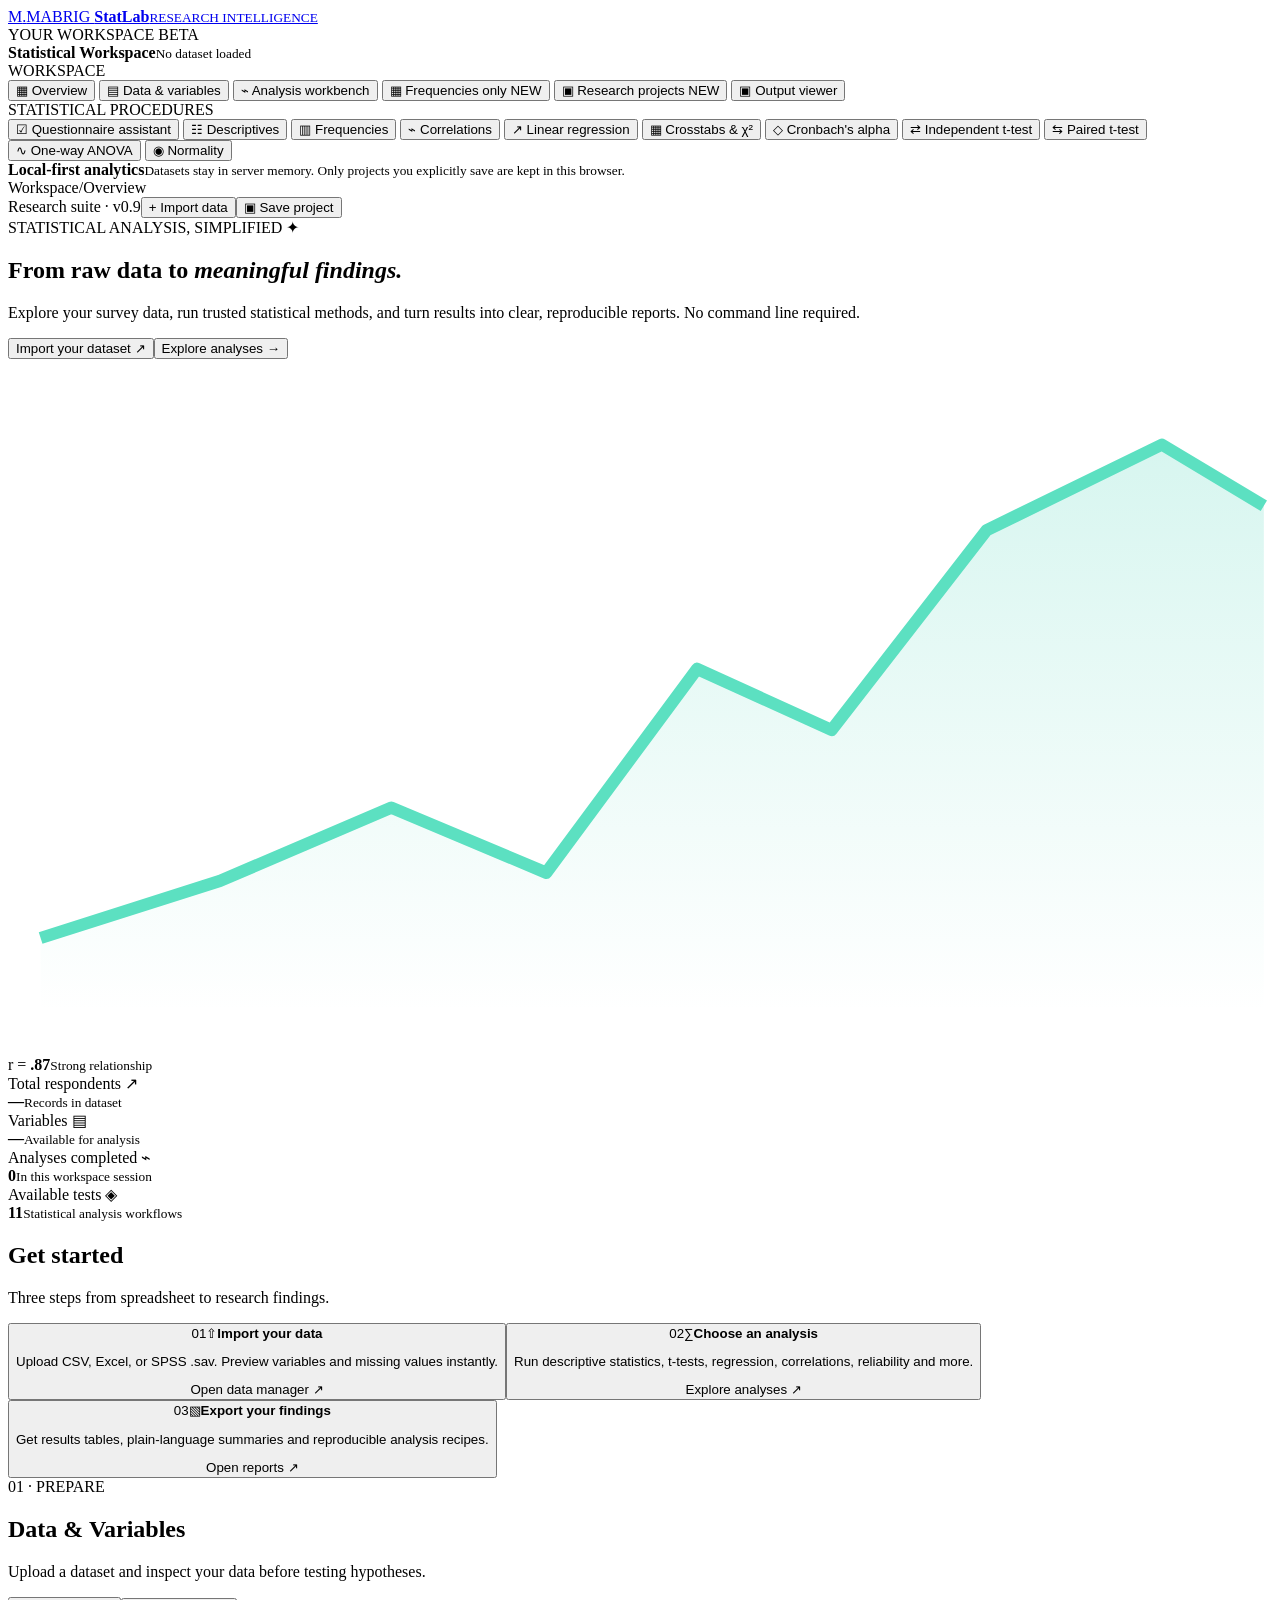
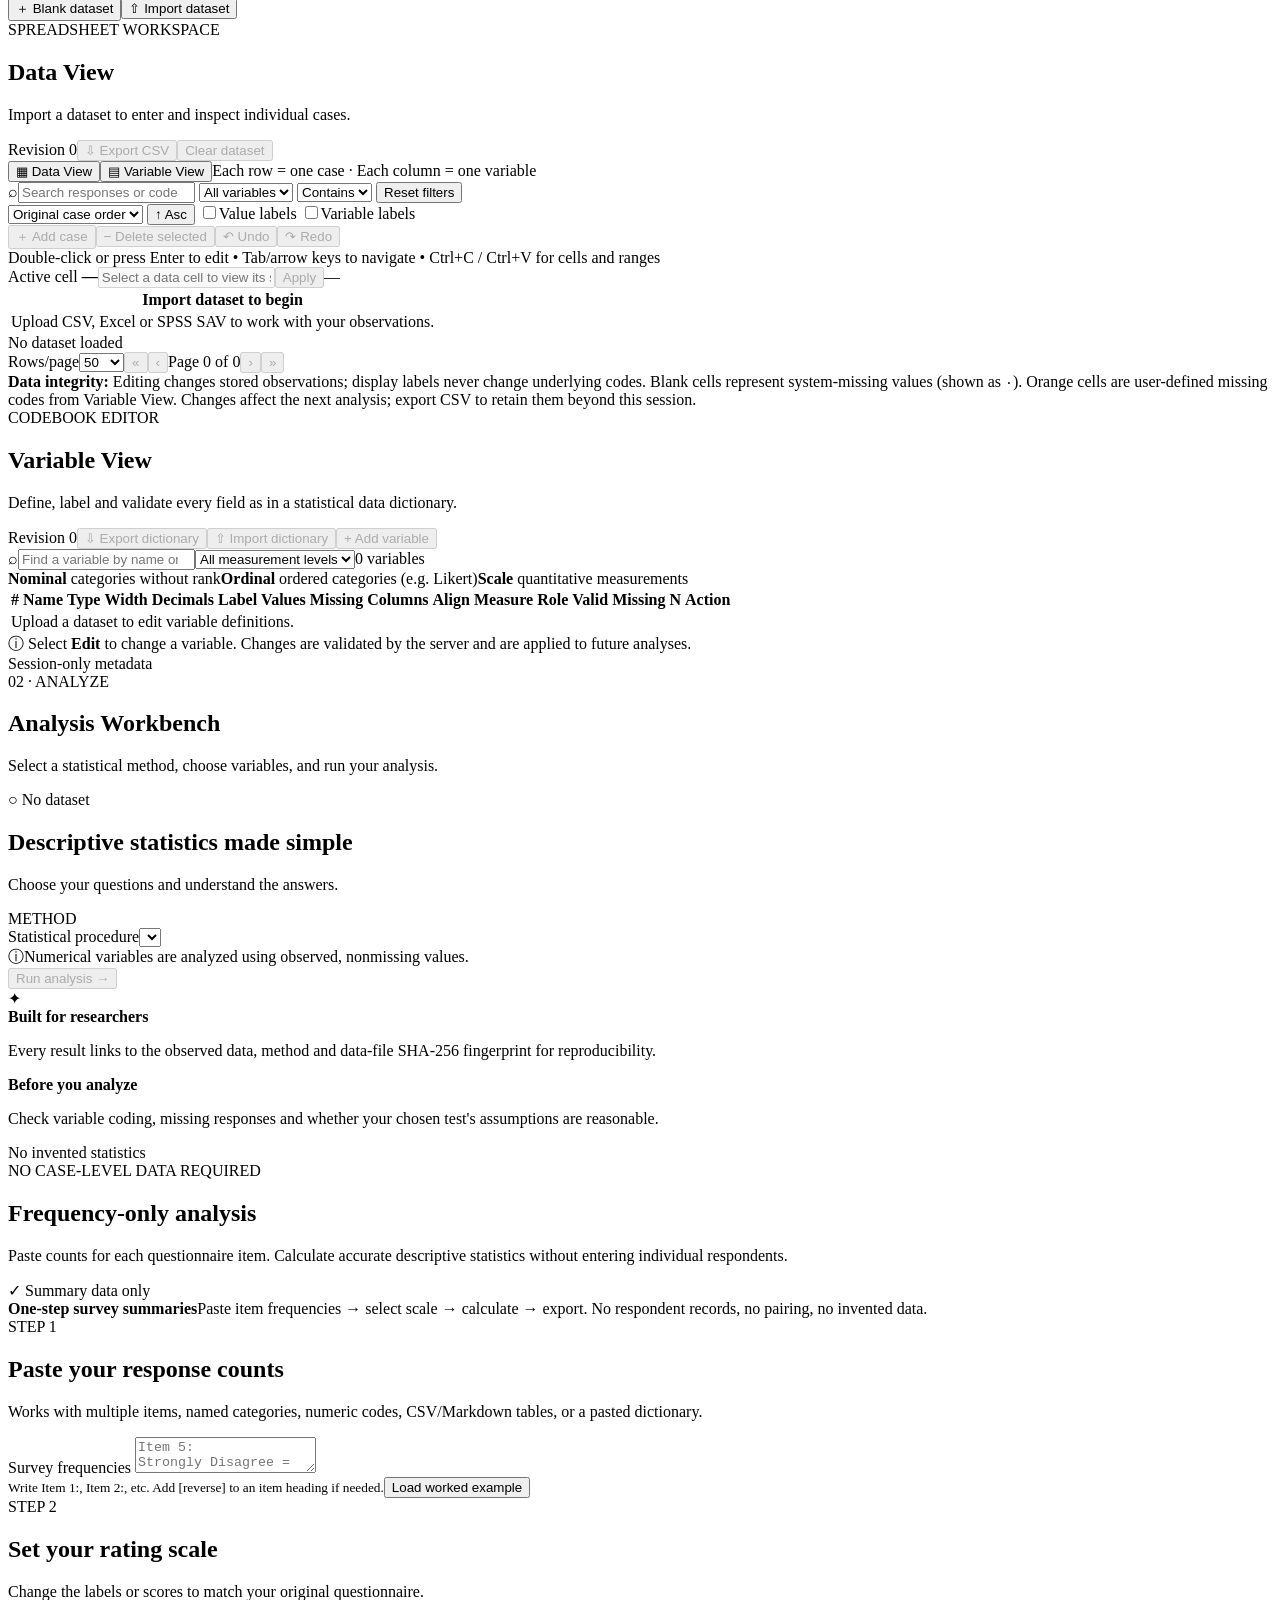
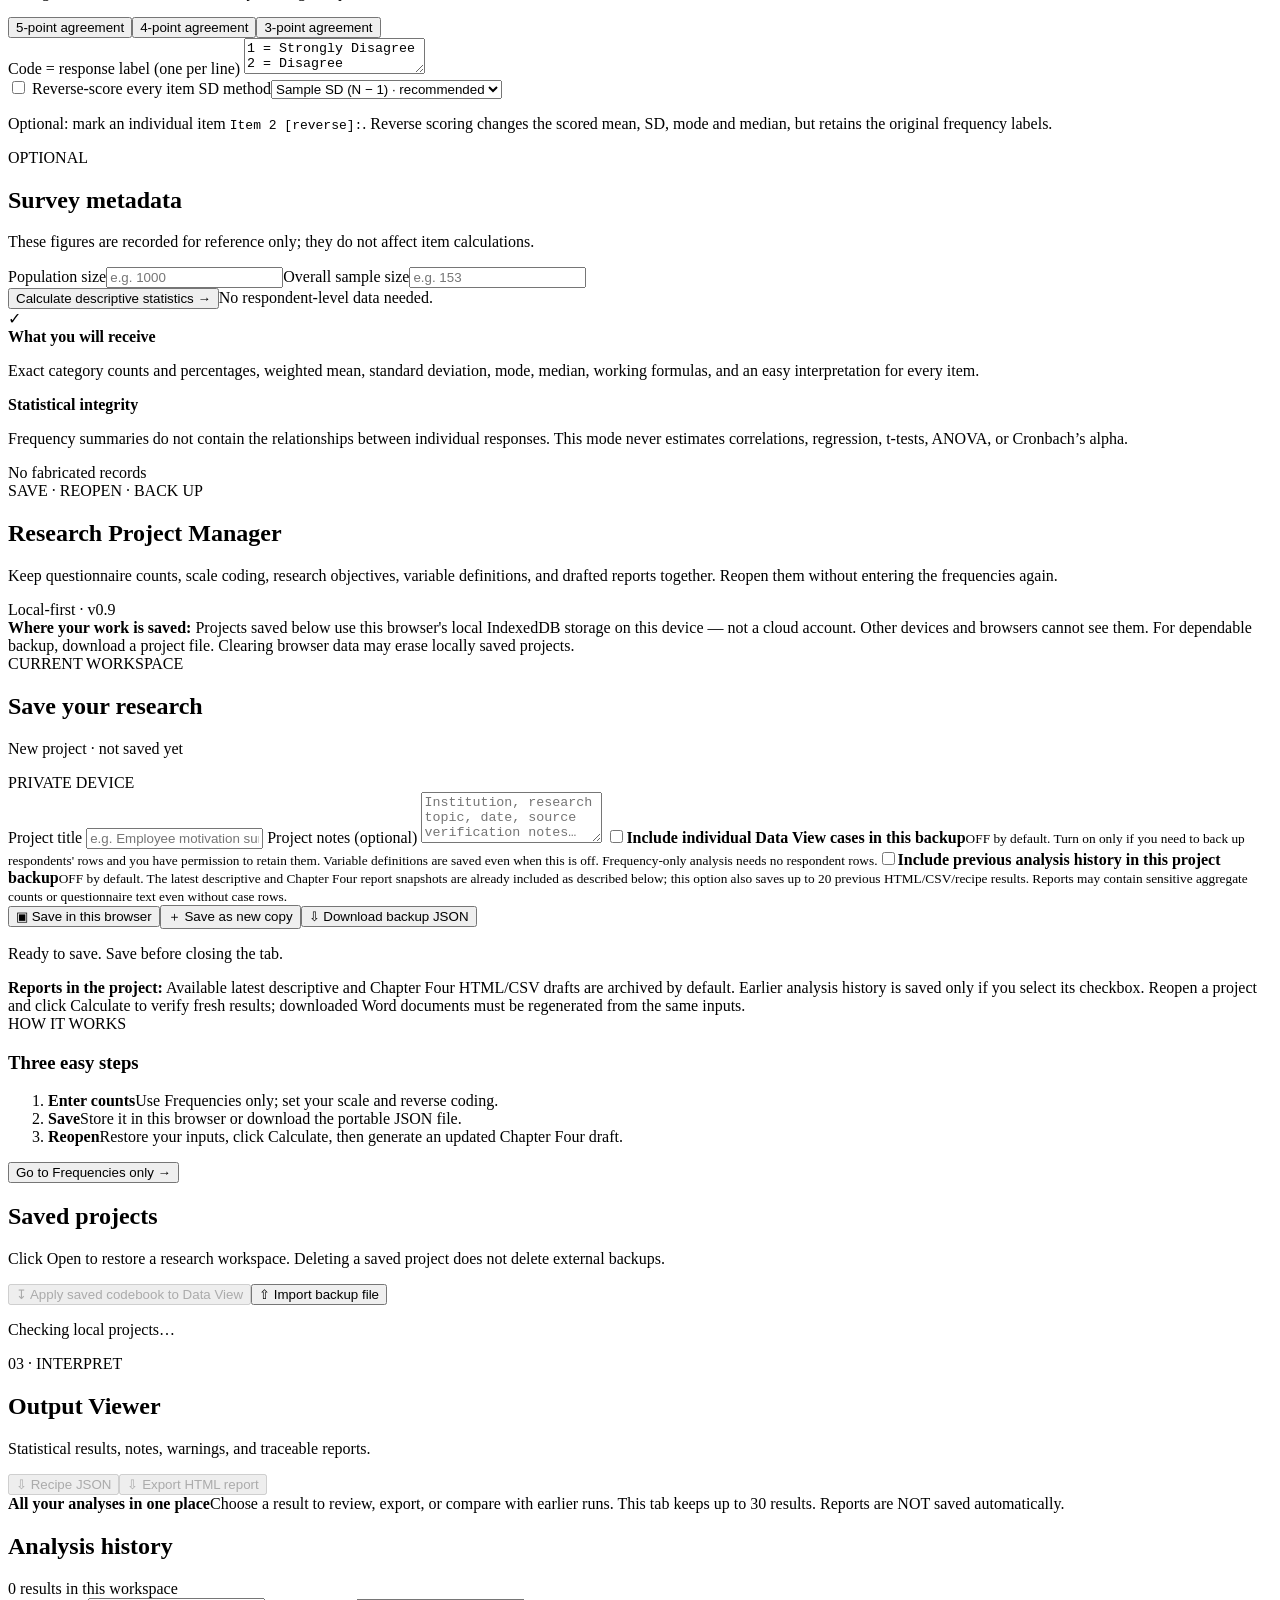
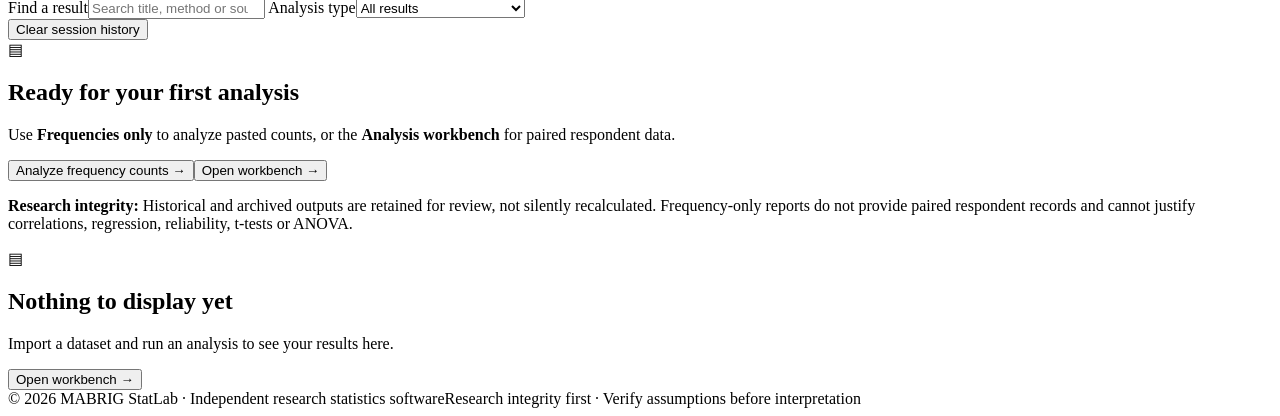
==== app/static/index.html @ dbf8a1da "feat: import MABRIG StatLab v0.9 research analysis app" ====
<!doctype html>
<html lang="en">
<head>
<meta charset="utf-8" />
<meta name="viewport" content="width=device-width, initial-scale=1" />
<title>MABRIG StatLab — Research Statistics Studio</title>
<meta name="theme-color" content="#101b31" />
<link rel="stylesheet" href="/static/styles.css" />
<link rel="stylesheet" href="/static/frequency.css" />
<link rel="stylesheet" href="/static/projects.css" />
<link rel="stylesheet" href="/static/output_history.css" />
</head>
<body>
<div class="app-shell">
<aside class="sidebar">
  <a class="brand" href="/" aria-label="MABRIG StatLab home"><span class="mark">M<span class="mark-accent">.</span></span><span class="brand-name">MABRIG <b>StatLab</b><small>RESEARCH INTELLIGENCE</small></span></a>
  <div class="workspace-label">YOUR WORKSPACE <span class="badge badge-muted">BETA</span></div>
  <div class="project"><span class="project-dot"></span><div><strong>Statistical Workspace</strong><small id="project-state">No dataset loaded</small></div></div>
  <div class="nav-caption">WORKSPACE</div>
  <nav class="navigation" aria-label="Main navigation">
    <button class="nav-item active" data-view="overview"><span class="nav-symbol">▦</span> Overview</button>
    <button class="nav-item" data-view="data"><span class="nav-symbol">▤</span> Data & variables</button>
    <button class="nav-item" data-view="analyze"><span class="nav-symbol">⌁</span> Analysis workbench</button>
    <button class="nav-item" data-view="frequency"><span class="nav-symbol">▦</span> Frequencies only <span class="badge badge-muted">NEW</span></button>
    <button class="nav-item" data-view="projects"><span class="nav-symbol">▣</span> Research projects <span class="badge badge-muted">NEW</span></button>
    <button class="nav-item" data-view="results"><span class="nav-symbol">▣</span> Output viewer</button>
  </nav>
  <div class="nav-caption nav-caption-secondary">STATISTICAL PROCEDURES</div>
  <nav id="analysis-nav" class="navigation procedures" aria-label="Analyses">
    <button data-mode="questionnaire" class="nav-item"><span class="nav-symbol">☑</span> Questionnaire assistant</button>
    <button data-mode="descriptives" class="nav-item"><span class="nav-symbol">☷</span> Descriptives</button>
    <button data-mode="frequencies" class="nav-item"><span class="nav-symbol">▥</span> Frequencies</button>
    <button data-mode="correlation" class="nav-item"><span class="nav-symbol">⌁</span> Correlations</button>
    <button data-mode="regression" class="nav-item"><span class="nav-symbol">↗</span> Linear regression</button>
    <button data-mode="crosstab" class="nav-item"><span class="nav-symbol">▦</span> Crosstabs & χ²</button>
    <button data-mode="reliability" class="nav-item"><span class="nav-symbol">◇</span> Cronbach's alpha</button>
    <button data-mode="ttest_ind" class="nav-item"><span class="nav-symbol">⇄</span> Independent t-test</button>
    <button data-mode="ttest_paired" class="nav-item"><span class="nav-symbol">⇆</span> Paired t-test</button>
    <button data-mode="anova" class="nav-item"><span class="nav-symbol">∿</span> One-way ANOVA</button>
    <button data-mode="normality" class="nav-item"><span class="nav-symbol">◉</span> Normality</button>
  </nav>
  <div class="sidebar-bottom"><div class="privacy-dot"></div><div><strong>Local-first analytics</strong><small>Datasets stay in server memory. Only projects you explicitly save are kept in this browser.</small></div></div>
</aside>
<main class="main">
  <header class="topbar"><div class="breadcrumb"><span>Workspace</span><span class="crumb-slash">/</span><span id="crumb-current">Overview</span></div><div class="top-actions"><span class="status-pill"><span class="live-dot"></span> Research suite · v0.9</span><button id="top-import" class="button button-small button-dark">+ Import data</button><button class="button button-outline button-small" data-view="projects" type="button">▣ Save project</button></div></header>
  <section class="content">
    <div class="view active" id="view-overview">
      <div class="hero"><div class="hero-content"><div class="eyebrow">STATISTICAL ANALYSIS, SIMPLIFIED <span class="spark">✦</span></div><h1>From raw data to <em>meaningful findings.</em></h1><p>Explore your survey data, run trusted statistical methods, and turn results into clear, reproducible reports. No command line required.</p><div class="hero-actions"><button id="hero-import" class="button button-light">Import your dataset <span>↗</span></button><button id="hero-methods" class="button button-ghost">Explore analyses →</button></div></div><div class="hero-illustration" aria-hidden="true"><div class="chart-grid"><div class="chart-line"><svg viewBox="0 0 310 170" preserveAspectRatio="none"><defs><linearGradient id="grad" x1="0" y1="0" x2="0" y2="1"><stop offset="0%" stop-color="#51d6bb" stop-opacity=".23"/><stop offset="100%" stop-color="#51d6bb" stop-opacity="0"/></linearGradient></defs><path d="M8 142 L52 128 L94 110 L132 126 L169 76 L202 91 L240 42 L283 21 L308 36 V160 H8Z" fill="url(#grad)"/><path d="M8 142 L52 128 L94 110 L132 126 L169 76 L202 91 L240 42 L283 21 L308 36" fill="none" stroke="#5ce0c1" stroke-width="3" stroke-linejoin="round"/></svg></div><div class="chart-card">r <span>=</span> <strong>.87</strong><small>Strong relationship</small></div></div></div></div>
      <div class="stat-row"><div class="stat-card"><div class="stat-card-title">Total respondents <span>↗</span></div><strong id="count-rows">—</strong><small>Records in dataset</small></div><div class="stat-card"><div class="stat-card-title">Variables <span>▤</span></div><strong id="count-cols">—</strong><small>Available for analysis</small></div><div class="stat-card"><div class="stat-card-title">Analyses completed <span>⌁</span></div><strong id="count-runs">0</strong><small>In this workspace session</small></div><div class="stat-card"><div class="stat-card-title">Available tests <span>◈</span></div><strong>11</strong><small>Statistical analysis workflows</small></div></div>
      <div class="section-heading"><div><h2>Get started</h2><p>Three steps from spreadsheet to research findings.</p></div></div>
      <div class="step-grid"><button class="step-card" data-step="data"><span class="step-number">01</span><span class="step-icon">⇧</span><strong>Import your data</strong><p>Upload CSV, Excel, or SPSS .sav. Preview variables and missing values instantly.</p><span class="step-link">Open data manager ↗</span></button><button class="step-card" data-step="analyze"><span class="step-number">02</span><span class="step-icon">∑</span><strong>Choose an analysis</strong><p>Run descriptive statistics, t-tests, regression, correlations, reliability and more.</p><span class="step-link">Explore analyses ↗</span></button><button class="step-card" data-step="results"><span class="step-number">03</span><span class="step-icon">▧</span><strong>Export your findings</strong><p>Get results tables, plain-language summaries and reproducible analysis recipes.</p><span class="step-link">Open reports ↗</span></button></div>
    </div>
    <div class="view" id="view-data"><div class="page-title"><div><div class="eyebrow eyebrow-dark">01 · PREPARE</div><h1>Data & Variables</h1><p>Upload a dataset and inspect your data before testing hypotheses.</p></div><div class="page-title-actions"><button class="button button-outline" id="new-dataset">＋ Blank dataset</button><button class="button button-dark" id="data-import">⇧ Import dataset</button></div></div>
      <div class="data-panel panel" aria-labelledby="dataset-title">
        <div class="panel-heading data-heading"><div><div class="eyebrow eyebrow-dark">SPREADSHEET WORKSPACE</div><h2 id="dataset-title">Data View</h2><p id="data-subtitle">Import a dataset to enter and inspect individual cases.</p></div><div class="panel-actions"><span class="revision-tag" id="data-revision">Revision 0</span><button class="button button-outline button-small" id="download-data" disabled>⇩ Export CSV</button><button class="button button-danger button-small" id="discard-data" disabled>Clear dataset</button></div></div>
        <div class="data-tabs" role="tablist" aria-label="Data editor sections"><button type="button" class="data-tab active" id="jump-data-view">▦ Data View</button><button type="button" class="data-tab" id="jump-variable-view">▤ Variable View</button><span class="data-tabs-help">Each row = one case · Each column = one variable</span></div>
        <div class="data-toolbar">
          <label class="variable-search-label data-search" for="case-search"><span>⌕</span><input id="case-search" type="search" placeholder="Search responses or codes" maxlength="128" aria-label="Search dataset responses"/></label>
          <select id="case-filter-column" class="variable-filter" aria-label="Filter variable"><option value="">All variables</option></select>
          <select id="case-filter-operator" class="variable-filter" aria-label="Filter type"><option value="contains">Contains</option><option value="equals">Equals</option><option value="is_missing">Missing</option><option value="is_valid">Valid</option></select>
          <button class="button button-outline button-small" type="button" id="case-clear-filter">Reset filters</button>
          <div class="data-toolbar-break"></div>
          <select id="case-sort-column" class="variable-filter" aria-label="Sort cases"><option value="">Original case order</option></select>
          <button class="button button-outline button-small" type="button" id="case-sort-direction" title="Toggle sorting direction" aria-label="Sort ascending or descending">↑ Asc</button>
          <label class="switch-field" for="preview-labels"><input id="preview-labels" type="checkbox"/><span>Value labels</span></label>
          <label class="switch-field" for="case-column-labels"><input id="case-column-labels" type="checkbox"/><span>Variable labels</span></label>
        </div>
        <div class="data-commandbar">
          <div class="data-command-group"><button type="button" id="add-case" class="button button-dark button-small" disabled>＋ Add case</button><button type="button" id="delete-cases" class="button button-outline button-small" disabled>− Delete selected</button><button type="button" id="undo-data" class="button button-outline button-small" disabled title="Undo last data edit">↶ Undo</button><button type="button" id="redo-data" class="button button-outline button-small" disabled title="Redo last data edit">↷ Redo</button></div>
          <div class="data-command-help">Double-click or press Enter to edit • Tab/arrow keys to navigate • Ctrl+C / Ctrl+V for cells and ranges</div>
        </div>
        <div class="data-cell-bar"><label for="case-active-value">Active cell <strong id="case-active-label">—</strong></label><input id="case-active-value" type="text" placeholder="Select a data cell to view its stored value" disabled aria-label="Active cell raw value"/><button class="button button-outline button-small" type="button" id="case-apply-value" disabled>Apply</button><span class="data-cell-hint" id="case-cell-hint">—</span></div>
        <div class="table-scroll case-grid-scroll" id="case-grid-container"><table class="data-table case-grid" id="data-preview" role="grid" aria-label="Editable Data View"><thead><tr><th>Import dataset to begin</th></tr></thead><tbody><tr><td>Upload CSV, Excel or SPSS SAV to work with your observations.</td></tr></tbody></table></div>
        <div class="case-footer"><div class="case-status" id="case-status" aria-live="polite">No dataset loaded</div><div class="case-page-controls"><label for="case-page-size">Rows/page</label><select id="case-page-size" class="variable-filter" aria-label="Rows per page"><option>25</option><option selected>50</option><option>100</option><option>200</option></select><button type="button" class="button button-outline button-small" id="case-first" aria-label="First page" disabled>«</button><button type="button" class="button button-outline button-small" id="case-previous" aria-label="Previous page" disabled>‹</button><span id="case-page-info" class="page-info">Page 0 of 0</span><button type="button" class="button button-outline button-small" id="case-next" aria-label="Next page" disabled>›</button><button type="button" class="button button-outline button-small" id="case-last" aria-label="Last page" disabled>»</button></div></div>
        <div class="data-footer-note"><b>Data integrity:</b> Editing changes stored observations; display labels never change underlying codes. Blank cells represent system-missing values (shown as <code>·</code>). Orange cells are user-defined missing codes from Variable View. Changes affect the next analysis; export CSV to retain them beyond this session.</div>
      </div>
      <section class="panel variable-panel" aria-labelledby="variables-heading">
        <div class="panel-heading"><div><div class="eyebrow eyebrow-dark">CODEBOOK EDITOR</div><h2 id="variables-heading">Variable View</h2><p>Define, label and validate every field as in a statistical data dictionary.</p></div><div class="panel-actions"><span class="revision-tag" id="dictionary-revision">Revision 0</span><button class="button button-outline button-small" id="export-dictionary" disabled>⇩ Export dictionary</button><button class="button button-outline button-small" id="import-dictionary" disabled>⇧ Import dictionary</button><input type="file" id="dictionary-file" accept=".json,application/json" hidden/><button class="button button-dark button-small" id="add-variable" disabled>+ Add variable</button></div></div>
        <div class="variable-toolbar"><label class="variable-search-label" for="variable-search"><span>⌕</span><input id="variable-search" type="search" placeholder="Find a variable by name or label" aria-label="Search variables"/></label><select id="measure-filter" class="variable-filter" aria-label="Filter by measurement level"><option value="">All measurement levels</option><option value="nominal">Nominal</option><option value="ordinal">Ordinal</option><option value="scale">Scale</option></select><span id="variable-showing" class="table-count">0 variables</span></div>
        <div class="variable-legend"><span><b>Nominal</b> categories without rank</span><span><b>Ordinal</b> ordered categories (e.g. Likert)</span><span><b>Scale</b> quantitative measurements</span></div>
        <div class="table-scroll variable-scroll"><table class="data-table variable-grid" id="variable-table"><thead><tr><th>#</th><th>Name</th><th>Type</th><th>Width</th><th>Decimals</th><th>Label</th><th>Values</th><th>Missing</th><th>Columns</th><th>Align</th><th>Measure</th><th>Role</th><th>Valid</th><th>Missing N</th><th>Action</th></tr></thead><tbody><tr><td colspan="15" class="placeholder-cell">Upload a dataset to edit variable definitions.</td></tr></tbody></table></div>
        <div class="variable-bottom"><div>ⓘ Select <strong>Edit</strong> to change a variable. Changes are validated by the server and are applied to future analyses.</div><div><span class="status-dot"></span> Session-only metadata</div></div>
      </section>
    </div>
    <div class="view" id="view-analyze"><div class="page-title"><div><div class="eyebrow eyebrow-dark">02 · ANALYZE</div><h1>Analysis Workbench</h1><p>Select a statistical method, choose variables, and run your analysis.</p></div><span class="data-pill" id="analyze-dataset-pill">○ No dataset</span></div><div class="analysis-layout"><section class="panel analysis-form-panel"><div class="panel-heading"><div><h2 id="form-heading">Descriptive statistics made simple</h2><p id="form-description">Choose your questions and understand the answers.</p></div><span class="label-tag">METHOD</span></div><form id="analysis-form"><label class="field-label" for="analysis-mode">Statistical procedure</label><select id="analysis-mode" class="input-select"></select><div id="dynamic-controls" class="dynamic-controls"></div><div class="form-note"><span>ⓘ</span><span id="method-note">Numerical variables are analyzed using observed, nonmissing values.</span></div><button id="run-analysis" class="button button-run" type="submit" disabled>Run analysis <span>→</span></button></form></section><aside class="analysis-helper"><div class="helper-card"><div class="helper-icon">✦</div><strong>Built for researchers</strong><p>Every result links to the observed data, method and data-file SHA-256 fingerprint for reproducibility.</p></div><div class="helper-card helper-card-light"><strong>Before you analyze</strong><p>Check variable coding, missing responses and whether your chosen test's assumptions are reasonable.</p><span class="tiny-tag">No invented statistics</span></div></aside></div></div>
    <div class="view" id="view-frequency">
      <div class="page-title"><div><div class="eyebrow eyebrow-dark">NO CASE-LEVEL DATA REQUIRED</div><h1>Frequency-only analysis</h1><p>Paste counts for each questionnaire item. Calculate accurate descriptive statistics without entering individual respondents.</p></div><span class="data-pill">✓ Summary data only</span></div>
      <div class="freq-intro"><strong>One-step survey summaries</strong><span>Paste item frequencies → select scale → calculate → export. No respondent records, no pairing, no invented data.</span></div>
      <form id="frequency-form" class="freq-layout">
        <div class="freq-stack">
          <section class="panel freq-box"><div class="freq-box-top"><span class="freq-step">STEP 1</span><h2>Paste your response counts</h2><p>Works with multiple items, named categories, numeric codes, CSV/Markdown tables, or a pasted dictionary.</p></div>
            <div class="freq-body"><label class="field-label" for="frequency-paste">Survey frequencies</label>
            <textarea id="frequency-paste" class="freq-paste" placeholder="Item 5:
Strongly Disagree = 30
Disagree = 23
Neutral = 20
Agree = 45
Strongly Agree = 35
Total N = 153" maxlength="100000" required spellcheck="false" aria-describedby="freq-paste-hint"></textarea>
            <div class="freq-helper-row"><small id="freq-paste-hint">Write Item 1:, Item 2:, etc. Add [reverse] to an item heading if needed.</small><button type="button" id="freq-load-example" class="button button-outline button-small">Load worked example</button></div></div>
          </section>
          <section class="panel freq-box"><div class="freq-box-top"><span class="freq-step">STEP 2</span><h2>Set your rating scale</h2><p>Change the labels or scores to match your original questionnaire.</p></div><div class="freq-body">
            <div class="freq-quick"><button type="button" class="freq-preset active" data-freq-preset="five">5-point agreement</button><button type="button" class="freq-preset" data-freq-preset="four">4-point agreement</button><button type="button" class="freq-preset" data-freq-preset="three">3-point agreement</button></div>
            <label class="field-label" for="freq-labels">Code = response label (one per line)</label>
            <textarea id="freq-labels" class="freq-labels" required spellcheck="false">1 = Strongly Disagree
2 = Disagree
3 = Neutral
4 = Agree
5 = Strongly Agree</textarea>
            <div class="freq-options"><label class="freq-checkbox"><input type="checkbox" id="freq-reverse-all"/> Reverse-score every item</label>
            <label class="variable-field">SD method<select id="freq-sd"><option value="sample" selected>Sample SD (N − 1) · recommended</option><option value="population">Population SD (N)</option></select></label></div>
            <p class="freq-tip">Optional: mark an individual item <code>Item 2 [reverse]:</code>. Reverse scoring changes the scored mean, SD, mode and median, but retains the original frequency labels.</p>
          </div></section>
          <section class="panel freq-box"><div class="freq-box-top"><span class="freq-step">OPTIONAL</span><h2>Survey metadata</h2><p>These figures are recorded for reference only; they do not affect item calculations.</p></div><div class="freq-body freq-metadata"><label class="variable-field">Population size<input type="number" min="1" step="1" id="freq-population" placeholder="e.g. 1000"/></label><label class="variable-field">Overall sample size<input type="number" min="1" step="1" id="freq-sample" placeholder="e.g. 153"/></label></div></section>
          <div class="freq-run-row"><button id="freq-run" class="button button-run" type="submit">Calculate descriptive statistics →</button><span class="freq-status" id="freq-status" role="status" aria-live="polite">No respondent-level data needed.</span></div>
        </div>
        <aside class="freq-side"><div class="helper-card"><div class="helper-icon">✓</div><strong>What you will receive</strong><p>Exact category counts and percentages, weighted mean, standard deviation, mode, median, working formulas, and an easy interpretation for every item.</p></div><div class="helper-card helper-card-light"><strong>Statistical integrity</strong><p>Frequency summaries do not contain the relationships between individual responses. This mode never estimates correlations, regression, t-tests, ANOVA, or Cronbach’s alpha.</p><span class="tiny-tag">No fabricated records</span></div></aside>
      </form>
      <section id="freq-results" class="freq-results" hidden aria-labelledby="freq-results-title"><div class="page-title freq-result-header"><div><div class="eyebrow eyebrow-dark">STEP 3 · YOUR RESULTS</div><h2 id="freq-results-title">Descriptive analysis report</h2><p id="freq-result-method"></p></div><div class="freq-export"><button type="button" class="button button-outline button-small" id="freq-export-csv">⇩ Summary CSV</button><button type="button" class="button button-dark button-small" id="freq-export-html">⇩ Formatted report</button><button type="button" class="button button-outline button-small" data-view="projects">▣ Save project</button></div></div><div id="freq-summary"></div><div id="freq-item-blocks"></div><div id="freq-limits" class="freq-limitations"></div></section>
      <section id="chapter4-builder" class="chapter4-builder" hidden aria-labelledby="chapter4-title-heading">
        <div class="page-title"><div><div class="eyebrow eyebrow-dark">STEP 4 · OPTIONAL ACADEMIC REPORT</div><h2 id="chapter4-title-heading">Turn your frequencies into Chapter Four</h2><p>Use the item results above. Enter your objectives, assign each item, then generate an editable research draft.</p></div><span class="data-pill">No respondent data needed</span></div>
        <form id="chapter4-form" class="panel chapter4-form">
          <div class="chapter4-info">The report only describes the actual frequencies you entered. It will not invent a response rate, research citation, hypothesis test, or a combined respondent score.</div>
          <div class="chapter4-fields">
            <label class="variable-field">Research title <input id="chapter4-title" maxlength="240" placeholder="e.g. Employee motivation and performance (optional)"/></label>
            <label class="variable-field">Source to print under each table <input id="chapter4-source" maxlength="200" placeholder="Leave blank for: User-supplied counts (unverified)"/><small>Only enter “Field Survey, 2026” if that is the true source of your counts.</small></label>
          </div>
          <label class="variable-field">Specific research objectives — one per line
            <textarea id="chapter4-objectives" class="chapter4-objectives" maxlength="4400" placeholder="1. Examine employment generation...&#10;2. Assess access to basic services..." spellcheck="true"></textarea>
            <small>Optional. If no objectives are provided, the report presents items separately without guessing your objectives. If one objective is entered, the items start assigned to it; you may change them.</small>
          </label>
          <div class="chapter4-mapper"><h3>Connect questionnaire items to objectives</h3><p>Use the dropdown next to each item. Unassigned items are still reported but never mislabelled.</p><div id="chapter4-assignments" class="chapter4-mapping"></div></div>
          <div class="chapter4-actions"><button id="chapter4-generate" type="submit" class="button button-run">Generate Chapter Four draft →</button><span id="chapter4-status" class="freq-status" role="status" aria-live="polite">Calculate frequencies first.</span></div>
        </form>
        <section id="chapter4-output" class="chapter4-output" hidden aria-labelledby="chapter4-output-heading">
          <div class="chapter4-preview-head"><div><h3 id="chapter4-output-heading">Preview your academic report</h3><p>Check every table, interpretation, and objective before submission.</p></div><div class="freq-export"><button type="button" id="chapter4-download-html" class="button button-outline button-small">⇩ HTML</button><button type="button" id="chapter4-download-csv" class="button button-outline button-small">⇩ CSV</button><button type="button" id="chapter4-download-docx" class="button button-dark button-small" disabled>⇩ Word (.docx)</button></div></div>
          <iframe id="chapter4-preview" sandbox title="Chapter Four report preview" loading="lazy"></iframe>
        </section>
      </section>
    </div>

    <div class="view" id="view-projects">
      <div class="page-title"><div><div class="eyebrow eyebrow-dark">SAVE · REOPEN · BACK UP</div><h1>Research Project Manager</h1><p>Keep questionnaire counts, scale coding, research objectives, variable definitions, and drafted reports together. Reopen them without entering the frequencies again.</p></div><span class="data-pill">Local-first · v0.9</span></div>
      <div class="project-notice" role="note"><strong>Where your work is saved:</strong> Projects saved below use this browser's local IndexedDB storage on this device — not a cloud account. Other devices and browsers cannot see them. For dependable backup, download a project file. Clearing browser data may erase locally saved projects.</div>
      <div class="project-layout">
        <section class="panel project-editor"><div class="panel-heading"><div><div class="eyebrow eyebrow-dark">CURRENT WORKSPACE</div><h2>Save your research</h2><p id="project-active-label">New project · not saved yet</p></div><span class="label-tag">PRIVATE DEVICE</span></div>
          <div class="project-fields"><label class="variable-field">Project title <input id="project-name" maxlength="120" placeholder="e.g. Employee motivation survey 2026" autocomplete="off"/></label>
          <label class="variable-field">Project notes (optional) <textarea id="project-notes" maxlength="2000" rows="3" placeholder="Institution, research topic, date, source verification notes…"></textarea></label>
          <label class="project-check"><input type="checkbox" id="project-include-cases"/><span><strong>Include individual Data View cases in this backup</strong><small>OFF by default. Turn on only if you need to back up respondents' rows and you have permission to retain them. Variable definitions are saved even when this is off. Frequency-only analysis needs no respondent rows.</small></span></label><label class="project-check"><input type="checkbox" id="project-include-history"/><span><strong>Include previous analysis history in this project backup</strong><small>OFF by default. The latest descriptive and Chapter Four report snapshots are already included as described below; this option also saves up to 20 previous HTML/CSV/recipe results. Reports may contain sensitive aggregate counts or questionnaire text even without case rows.</small></span></label></div>
          <div class="project-buttons"><button class="button button-run" id="project-save" type="button">▣ Save in this browser</button><button class="button button-outline" id="project-save-copy" type="button">＋ Save as new copy</button><button class="button button-outline" id="project-download-current" type="button">⇩ Download backup JSON</button></div>
          <p class="project-feedback" id="project-status" role="status" aria-live="polite">Ready to save. Save before closing the tab.</p>
          <div class="project-archive-hint"><strong>Reports in the project:</strong> Available latest descriptive and Chapter Four HTML/CSV drafts are archived by default. Earlier analysis history is saved only if you select its checkbox. Reopen a project and click Calculate to verify fresh results; downloaded Word documents must be regenerated from the same inputs.</div>
        </section>
        <aside class="panel project-guide"><div class="eyebrow eyebrow-dark">HOW IT WORKS</div><h3>Three easy steps</h3><ol><li><strong>Enter counts</strong><span>Use Frequencies only; set your scale and reverse coding.</span></li><li><strong>Save</strong><span>Store it in this browser or download the portable JSON file.</span></li><li><strong>Reopen</strong><span>Restore your inputs, click Calculate, then generate an updated Chapter Four draft.</span></li></ol><button class="button button-outline" type="button" data-view="frequency">Go to Frequencies only →</button></aside>
      </div>
      <section class="panel project-library"><div class="panel-heading"><div><h2>Saved projects</h2><p>Click Open to restore a research workspace. Deleting a saved project does not delete external backups.</p></div><div class="project-import-row"><button id="project-apply-dictionary" class="button button-outline" type="button" disabled>↧ Apply saved codebook to Data View</button><button id="project-import" class="button button-outline" type="button">⇧ Import backup file</button><input type="file" id="project-import-file" accept=".json,.statlab" hidden/></div></div>
      <div id="project-list" class="project-list"><p>Checking local projects…</p></div></section>
      <section class="panel project-archive" id="project-archived" hidden><div class="panel-heading"><div><h2>Saved report snapshot</h2><p>This is an archived draft from the last time the project was saved, not a fresh calculation. Use Calculate to update it after editing any counts.</p></div><div class="project-import-row"><select id="project-report-switch" class="variable-filter" aria-label="Choose archived report"></select><button type="button" id="project-archive-html" class="button button-outline button-small">⇩ HTML</button><button type="button" id="project-archive-csv" class="button button-outline button-small">⇩ CSV</button></div></div><iframe id="project-report-preview" sandbox title="Archived Chapter Four research report"></iframe></section>
    </div>
    <div class="view output-enhanced" id="view-results"><div class="page-title"><div><div class="eyebrow eyebrow-dark">03 · INTERPRET</div><h1>Output Viewer</h1><p>Statistical results, notes, warnings, and traceable reports.</p></div><div class="report-actions"><button class="button button-outline button-small" id="download-chapter4" hidden>⇩ Chapter Four draft</button><button class="button button-outline button-small" id="download-recipe" disabled>⇩ Recipe JSON</button><button class="button button-dark button-small" id="download-report" disabled>⇩ Export HTML report</button></div></div><section class="output-workspace" id="output-workspace" aria-label="Unified statistical results and history">
  <div class="output-help"><strong>All your analyses in one place</strong><span>Choose a result to review, export, or compare with earlier runs. This tab keeps up to 30 results. Reports are NOT saved automatically.</span></div>
  <div class="output-grid">
    <aside class="panel output-sidebar"><div class="output-sidebar-title"><h2>Analysis history</h2><span id="output-count">0 results in this workspace</span></div>
      <label for="output-search" class="output-field-label">Find a result</label><input id="output-search" type="search" placeholder="Search title, method or source" maxlength="120" />
      <label for="output-type" class="output-field-label">Analysis type</label><select id="output-type"><option value="all">All results</option><option value="case">Dataset analysis</option><option value="frequency">Frequency-only statistics</option><option value="chapter_four">Chapter Four draft</option></select>
      <div id="output-history-list" class="output-history-list" aria-label="Select analysis result"></div>
      <button type="button" id="output-clear" class="button button-danger button-small">Clear session history</button>
    </aside>
    <div class="panel output-right" aria-live="polite"><div id="output-preview-empty" class="output-preview-empty"><div class="output-empty-icon">▤</div><h2>Ready for your first analysis</h2><p>Use <strong>Frequencies only</strong> to analyze pasted counts, or the <strong>Analysis workbench</strong> for paired respondent data.</p><div class="output-quicklinks"><button type="button" class="button button-dark button-small" data-view="frequency">Analyze frequency counts →</button><button type="button" class="button button-outline button-small" data-view="analyze">Open workbench →</button></div></div>
      <div id="output-selected" hidden><div class="output-selected-top"><div><span class="eyebrow eyebrow-dark">SELECTED OUTPUT</span><h2 id="output-selected-title">Analysis output</h2><p id="output-selected-method"></p><small id="output-selected-source"></small></div><span id="output-selected-status" class="output-result-tag"></span></div>
        <div class="output-exportbar"><button type="button" class="button button-dark button-small" id="output-html">⇩ HTML report</button><button type="button" class="button button-outline button-small" id="output-csv">⇩ Tables CSV</button><button type="button" class="button button-outline button-small" id="output-recipe">⇩ Inputs / recipe JSON</button><button type="button" class="button button-danger button-small" id="output-remove">Remove result</button></div>
        <p class="output-review-note" id="output-review-note"></p><iframe id="output-preview" sandbox title="Safely rendered statistical report" loading="lazy" referrerpolicy="no-referrer"></iframe>
      </div>
      <p id="output-message" role="status" class="output-status-note"></p>
    </div>
  </div>
  <p class="output-bottom-note"><strong>Research integrity:</strong> Historical and archived outputs are retained for review, not silently recalculated. Frequency-only reports do not provide paired respondent records and cannot justify correlations, regression, reliability, t-tests or ANOVA.</p>
</section><div id="results-empty" class="empty-state"><div>▤</div><h2>Nothing to display yet</h2><p>Import a dataset and run an analysis to see your results here.</p><button class="button button-dark" id="empty-analyze">Open workbench →</button></div><div id="results-content" hidden><div class="results-heading"><div><div class="eyebrow eyebrow-dark" id="run-number">ANALYSIS OUTPUT</div><h2 id="results-title">Analysis results</h2><p id="results-method"></p></div><span class="result-status">✓ Calculated</span></div><div id="results-summary" class="friendly-stats" hidden></div><section id="results-insights" class="panel friendly-results" hidden></section><div id="results-warnings"></div><div id="results-tables"></div><section id="results-glossary" class="panel friendly-glossary" hidden></section><section class="panel narrative-panel"><h3>Overall interpretation</h3><p id="narrative"></p><button class="button button-outline button-small" id="copy-interpretation">Copy interpretation</button></section><section class="panel chart-panel" id="chart-panel" hidden><h3>Visual overview</h3><div id="visualization"></div></section><section class="provenance" id="provenance"></section></div></div>
  </section>
  <footer class="footer"><span>© 2026 MABRIG StatLab · Independent research statistics software</span><span>Research integrity first · Verify assumptions before interpretation</span></footer>
</main>
</div>
<div id="toast" class="toast" role="status" aria-live="polite"></div>
<div id="upload-modal" class="modal-backdrop" hidden><section class="upload-dialog" role="dialog" aria-modal="true" aria-labelledby="upload-title"><div class="dialog-heading"><div><div class="eyebrow eyebrow-dark">DATA IMPORT</div><h2 id="upload-title">Import a research dataset</h2></div><button class="dialog-close" id="close-upload" aria-label="Close">×</button></div><p>Choose your file. The app holds records temporarily in local server memory and removes them when cleared or expired.</p><label class="dropzone" id="dropzone" for="file-input"><span class="upload-graphic">⇧</span><strong>Drag your dataset here or browse files</strong><span>CSV, TSV, Excel (.xlsx) or SPSS (.sav) · 12 MB maximum</span><input type="file" id="file-input" accept=".csv,.tsv,.xlsx,.sav" /></label><div class="file-ready" id="selected-file" hidden></div><div class="dialog-actions"><button class="button button-outline" id="cancel-import">Cancel</button><button class="button button-dark" id="submit-import" disabled>Import dataset →</button></div><small class="dialog-disclaimer">Use only data you are authorized to process. This beta is intended for local/private use, not exposed public hosting.</small></section></div>

<div id="blank-modal" class="modal-backdrop" hidden><section class="upload-dialog" role="dialog" aria-modal="true" aria-labelledby="blank-title">
  <div class="dialog-heading"><div><div class="eyebrow eyebrow-dark">START FROM SCRATCH</div><h2 id="blank-title">Create a blank dataset</h2></div><button class="dialog-close" type="button" id="close-blank" aria-label="Close">×</button></div>
  <p>Start with an editable data grid; create additional variables in Variable View and enter your observations one case at a time.</p>
  <form id="blank-form" class="blank-form">
    <label class="variable-field">Dataset name <input id="blank-name" value="Untitled survey" maxlength="80" required/></label>
    <label class="variable-field">First variable <input id="blank-variable" value="var_1" maxlength="64" pattern="[A-Za-z_][A-Za-z0-9_]*" required/></label>
    <label class="variable-field">Storage type <select id="blank-type"><option value="numeric">Numeric</option><option value="string">String</option><option value="date">Date</option></select></label>
    <label class="variable-field">Starting cases <input id="blank-rows" type="number" min="1" max="100" step="1" value="10" required/></label>
    <div class="dialog-actions"><button type="button" class="button button-outline" id="cancel-blank">Cancel</button><button type="submit" class="button button-dark" id="create-blank">Create dataset →</button></div>
  </form>
  <small class="dialog-disclaimer">Blank means no responses have been collected. Do not use artificially entered observations as genuine field-survey data.</small>
</section></div>

<div id="variable-modal" class="modal-backdrop" hidden>
  <section class="variable-dialog" role="dialog" aria-modal="true" aria-labelledby="variable-dialog-title" tabindex="-1">
    <div class="variable-dialog-top"><div><div class="eyebrow eyebrow-dark">VARIABLE PROPERTIES</div><h2 id="variable-dialog-title">Edit variable</h2><p id="variable-dialog-subtitle">Changes to variable properties are recorded for the current session.</p></div><button id="close-variable" class="dialog-close" aria-label="Close variable editor">×</button></div>
    <form id="variable-form">
      <div class="variable-dialog-scroll">
        <div class="variable-form-grid">
          <label class="variable-field">Name <input id="v-name" required maxlength="64" pattern="[A-Za-z_][A-Za-z0-9_]*" autocomplete="off" spellcheck="false"/><small>Letters, digits, underscore; start with letter or underscore.</small></label>
          <label class="variable-field">Type <select id="v-type"><option value="numeric">Numeric</option><option value="string">String</option><option value="date">Date (ISO format)</option></select><small>Changing type validates the existing observations.</small></label>
          <label class="variable-field">Width <input id="v-width" type="number" min="1" max="255" step="1" required/></label>
          <label class="variable-field">Decimals <input id="v-decimals" type="number" min="0" max="12" step="1" required/></label>
          <label class="variable-field variable-span">Variable label <input id="v-label" maxlength="255" placeholder="Full questionnaire item or definition"/><small>Used to explain meaning; original variable names remain identifiable.</small></label>
          <label class="variable-field">Columns <input id="v-columns" type="number" min="3" max="60" step="1" required/></label>
          <label class="variable-field">Alignment <select id="v-align"><option value="left">Left</option><option value="center">Center</option><option value="right">Right</option></select></label>
          <label class="variable-field">Measurement level <select id="v-measure"><option value="nominal">Nominal</option><option value="ordinal">Ordinal</option><option value="scale">Scale</option></select></label>
          <label class="variable-field">Role <select id="v-role"><option value="input">Input</option><option value="target">Target</option><option value="both">Both</option><option value="none">None</option><option value="partition">Partition</option><option value="split">Split</option></select></label>
        </div>
        <div class="variable-editor-section"><div class="variable-editor-header"><div><h3>Value labels <span class="help-badge">CODES</span></h3><p>Map the original codes to understandable answers, without changing the recorded values.</p></div><div class="variable-action-row"><select id="label-preset" class="variable-filter" aria-label="Add value label preset"><option value="">Use a preset…</option><option value="yes-no">Yes / No (1–2)</option><option value="likert-5">5-point agreement (1–5)</option><option value="likert-4">4-point agreement (1–4)</option></select><button type="button" class="button button-outline button-small" id="add-value-label">+ Add label</button></div></div><div class="label-table-head"><span>Stored value</span><span>Display label</span><span></span></div><div id="value-label-rows" class="label-rows"></div></div>
        <div class="variable-editor-section"><div class="variable-editor-header"><div><h3>Missing values <span class="help-badge">EXCLUDED FROM ANALYSIS</span></h3><p>Examples: 99 = No response; 98 = Not applicable. Missing codes remain in raw exports.</p></div></div><label class="variable-field">Discrete missing codes <input id="v-missing" placeholder="e.g. 99, 98"/><small>Up to three comma-separated codes; blank means system missing only.</small></label><div class="variable-range"><label class="variable-field">Numeric missing range · from <input id="v-range-low" placeholder="Lower bound"/></label><label class="variable-field">to <input id="v-range-high" placeholder="Upper bound"/></label></div><p class="variable-caution">For a missing-value range, you may additionally specify only one discrete code. Always verify questionnaire coding before excluding responses.</p></div>
        <div id="variable-editor-error" class="variable-error" role="alert" hidden></div>
      </div>
      <div class="variable-dialog-footer"><div class="footer-hint">⚑ Changing variable definitions invalidates existing output until recalculated.</div><div class="dialog-actions"><button type="button" id="delete-variable" class="button button-danger" hidden>Delete variable</button><button type="button" id="cancel-variable" class="button button-outline">Cancel</button><button type="submit" id="save-variable" class="button button-dark">Save variable ✓</button></div></div>
    </form>
  </section>
</div>
<script defer src="/static/app.js"></script>
<script defer src="/static/frequency.js"></script>
<script defer src="/static/chapter_four.js"></script>
<script defer src="/static/projects.js"></script>
<script defer src="/static/output_history.js"></script>
</body>
</html>
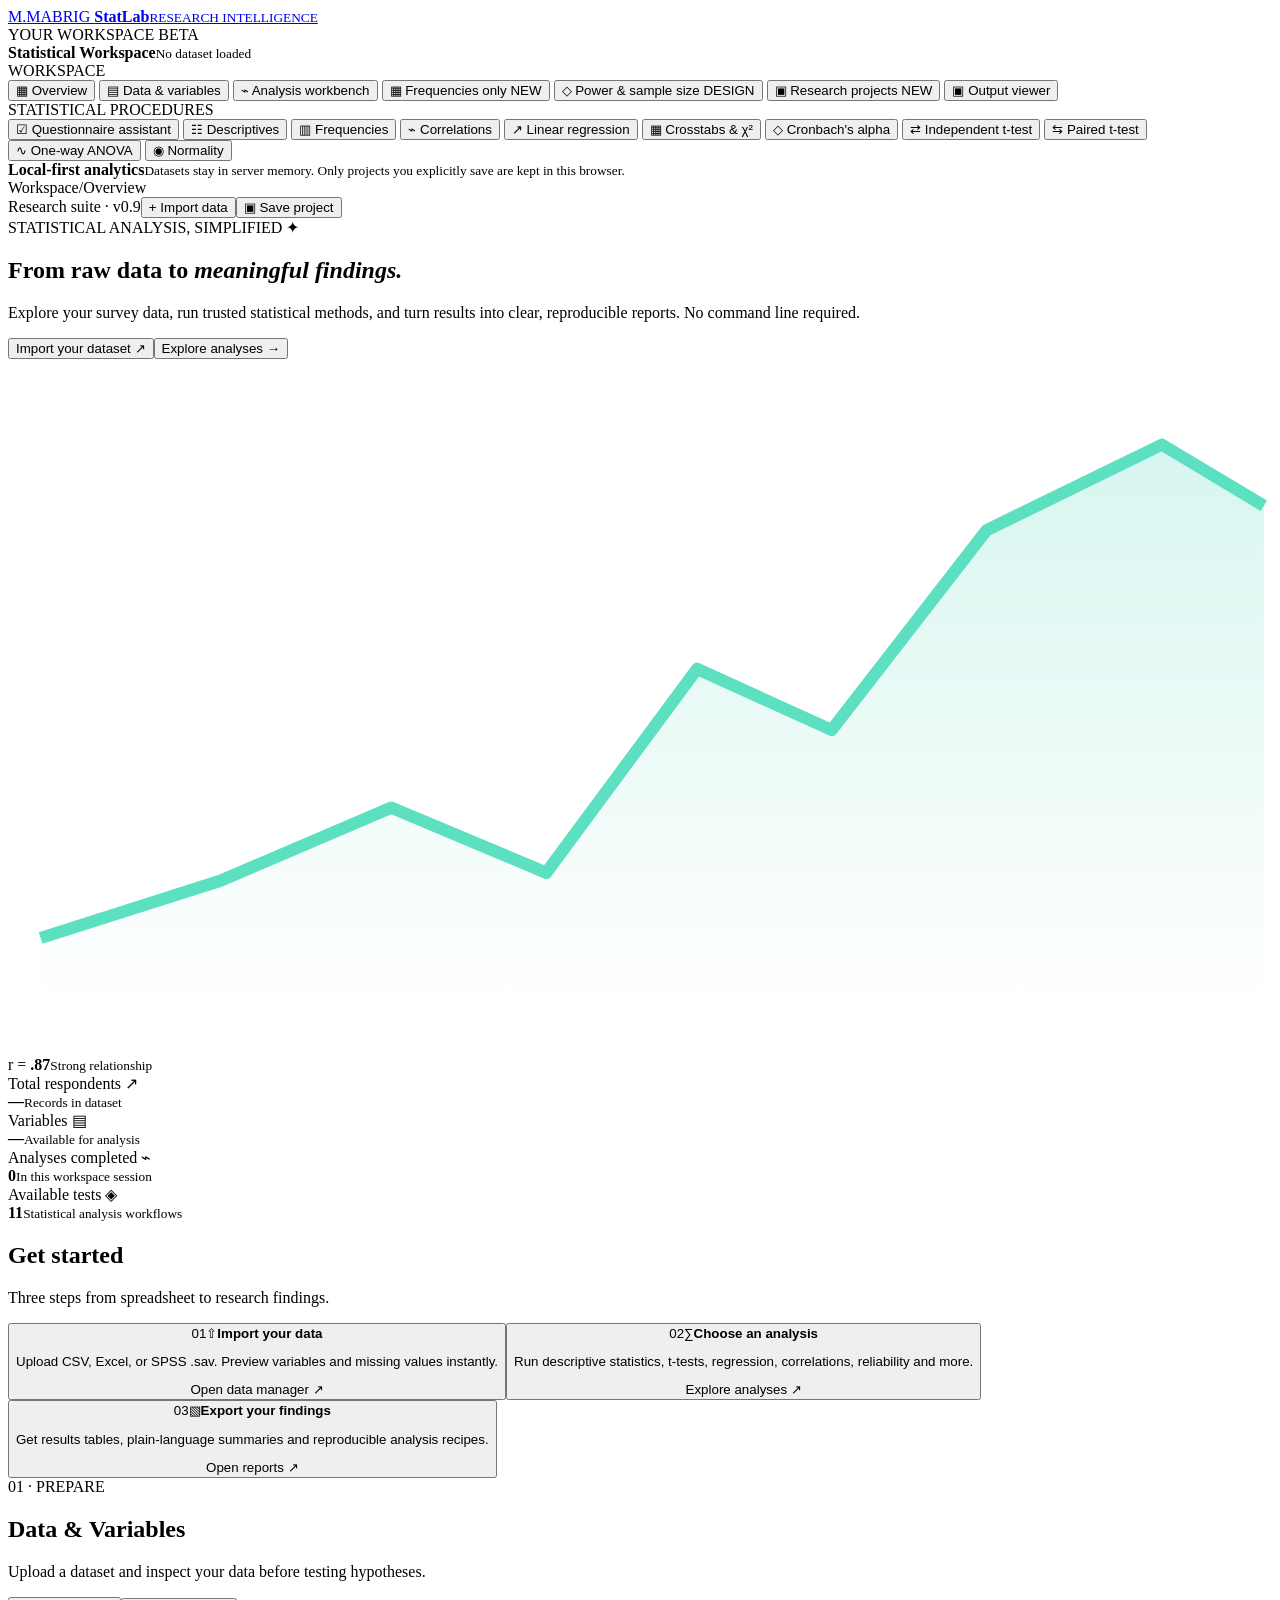
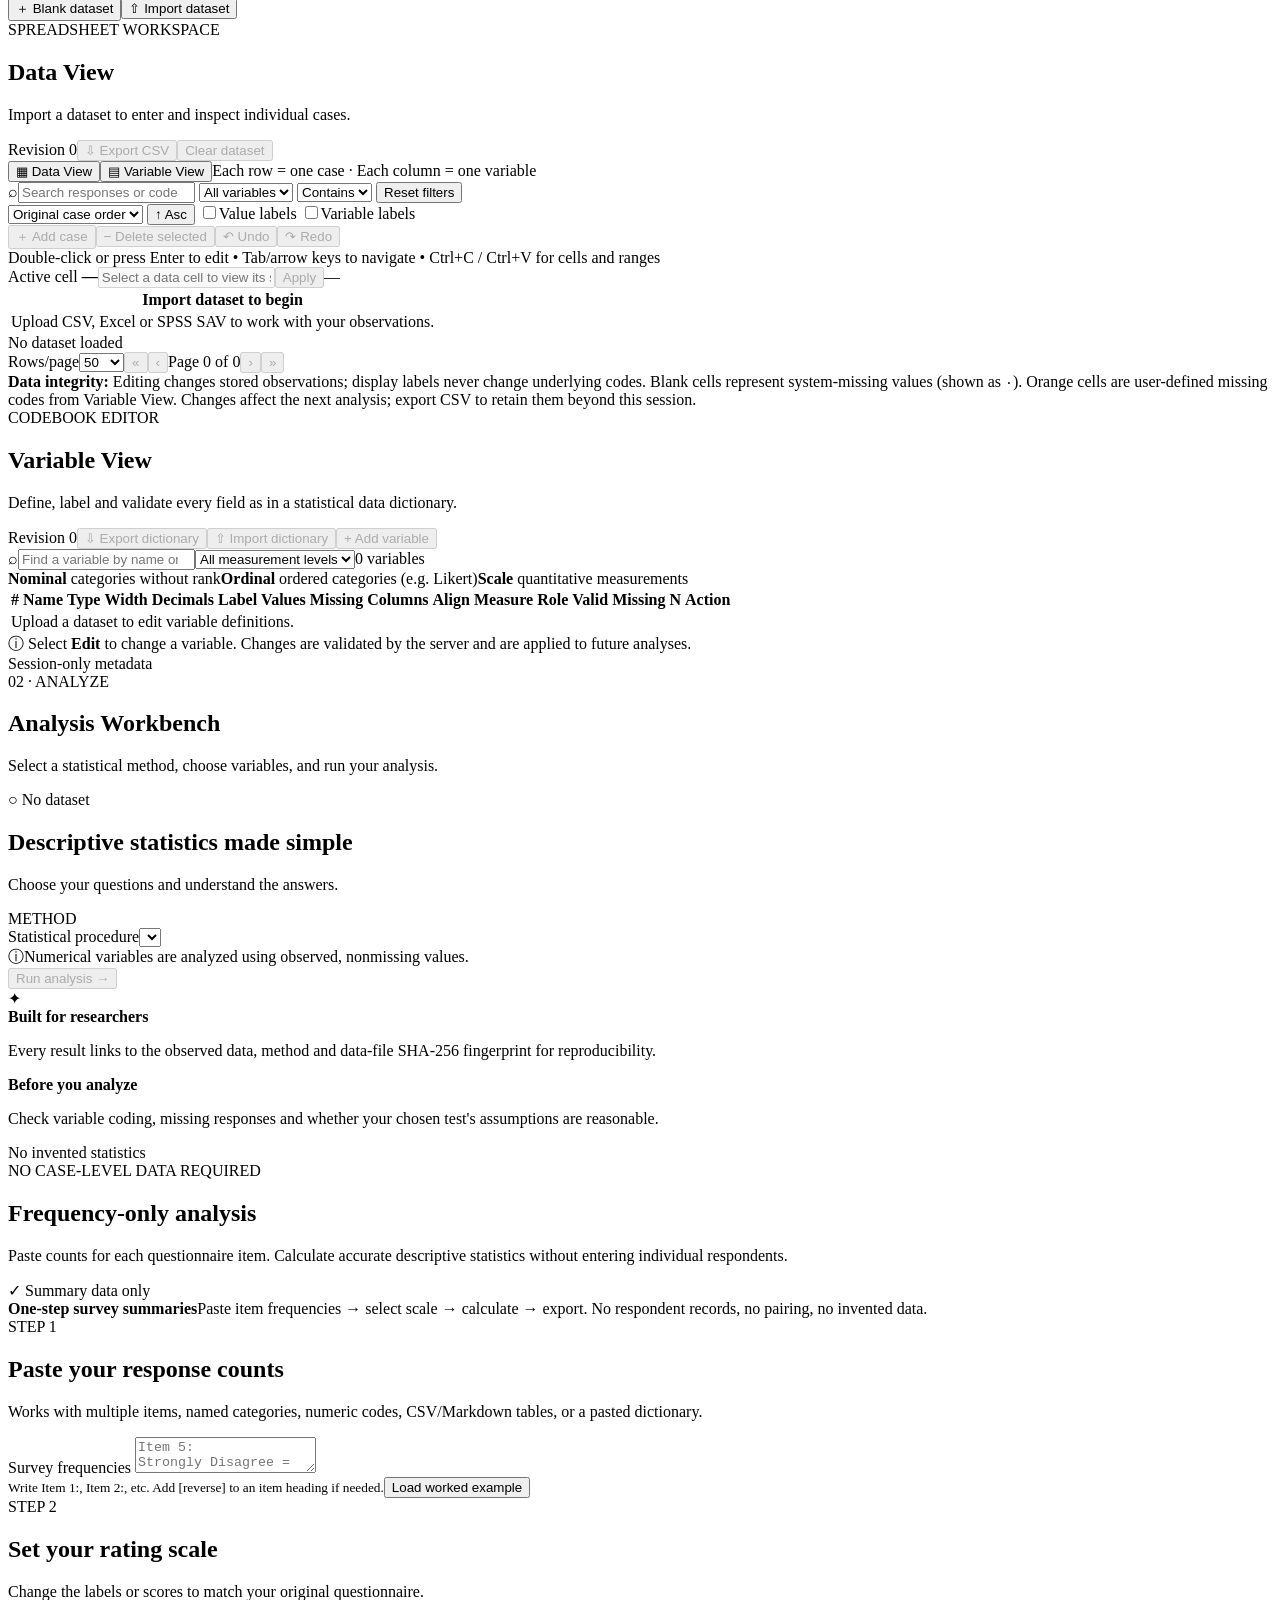
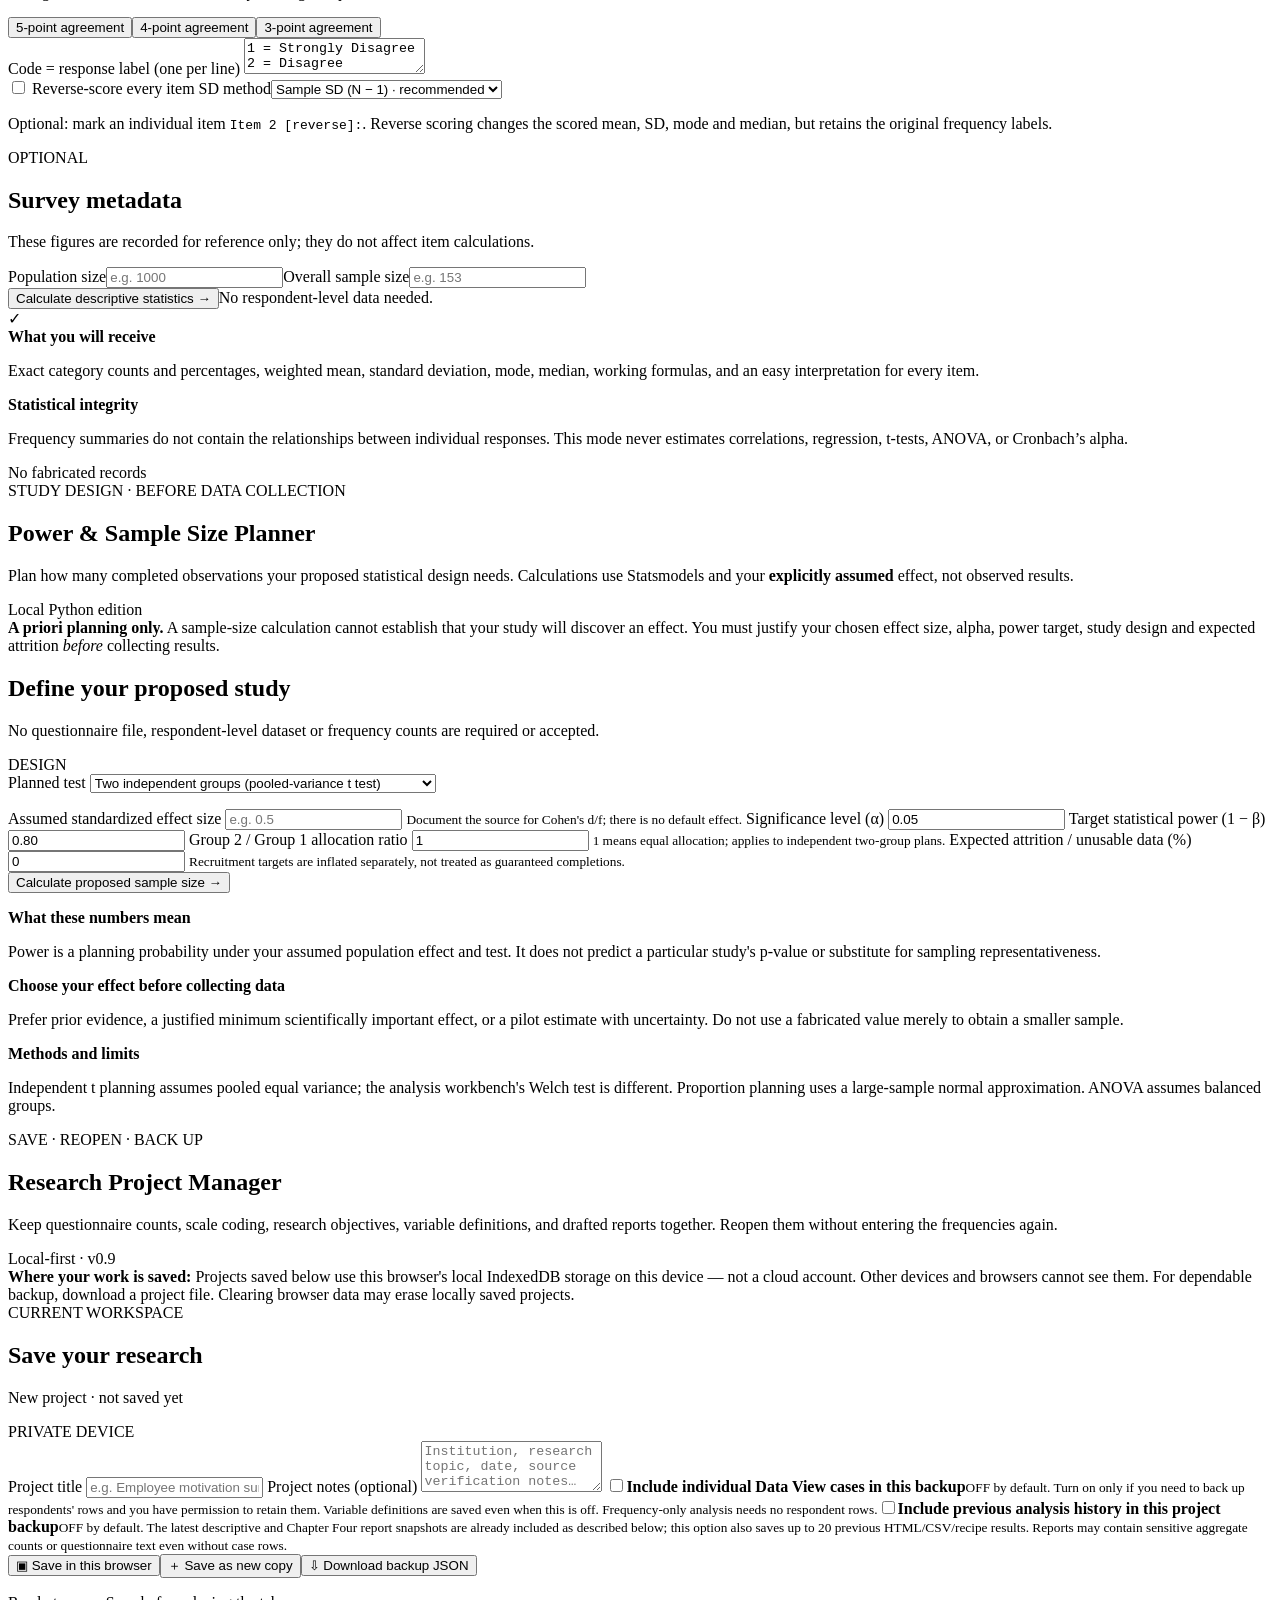
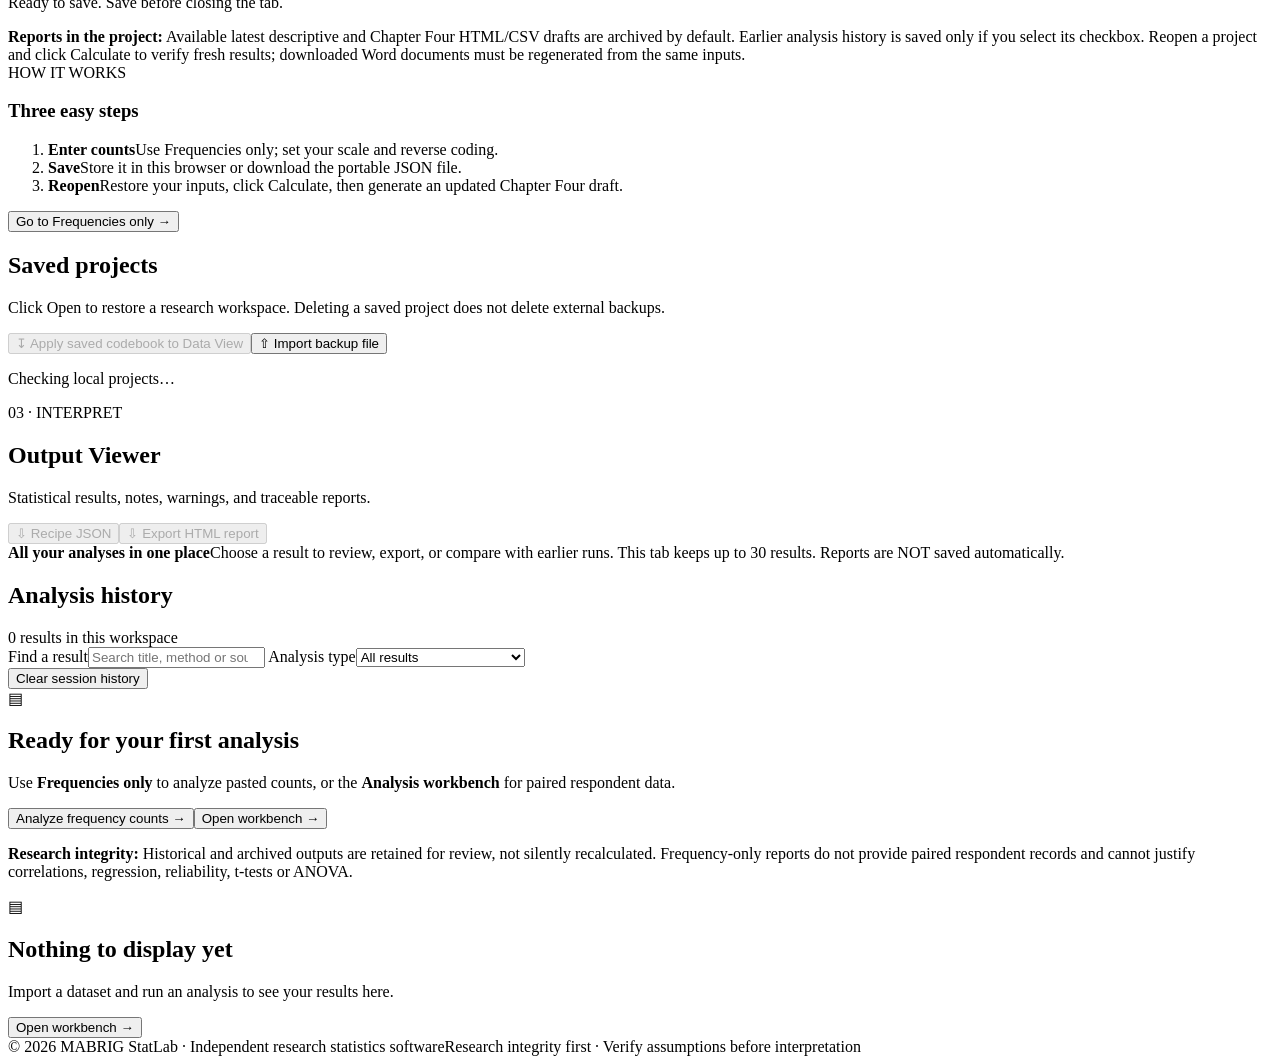
==== commit c33b05e0: "ui: local Power & Sample Size planning wizard and printable methodology output" ====
--- a/app/static/index.html
+++ b/app/static/index.html
@@ -9,6 +9,7 @@
 <link rel="stylesheet" href="/static/frequency.css" />
 <link rel="stylesheet" href="/static/projects.css" />
 <link rel="stylesheet" href="/static/output_history.css" />
+<link rel="stylesheet" href="/static/power.css" />
 </head>
 <body>
 <div class="app-shell">
@@ -22,6 +23,7 @@
     <button class="nav-item" data-view="data"><span class="nav-symbol">▤</span> Data & variables</button>
     <button class="nav-item" data-view="analyze"><span class="nav-symbol">⌁</span> Analysis workbench</button>
     <button class="nav-item" data-view="frequency"><span class="nav-symbol">▦</span> Frequencies only <span class="badge badge-muted">NEW</span></button>
+    <button class="nav-item" data-view="power"><span class="nav-symbol">◇</span> Power &amp; sample size <span class="badge badge-muted">DESIGN</span></button>
     <button class="nav-item" data-view="projects"><span class="nav-symbol">▣</span> Research projects <span class="badge badge-muted">NEW</span></button>
     <button class="nav-item" data-view="results"><span class="nav-symbol">▣</span> Output viewer</button>
   </nav>
@@ -136,6 +138,88 @@
           <div class="chapter4-preview-head"><div><h3 id="chapter4-output-heading">Preview your academic report</h3><p>Check every table, interpretation, and objective before submission.</p></div><div class="freq-export"><button type="button" id="chapter4-download-html" class="button button-outline button-small">⇩ HTML</button><button type="button" id="chapter4-download-csv" class="button button-outline button-small">⇩ CSV</button><button type="button" id="chapter4-download-docx" class="button button-dark button-small" disabled>⇩ Word (.docx)</button></div></div>
           <iframe id="chapter4-preview" sandbox title="Chapter Four report preview" loading="lazy"></iframe>
         </section>
+      </section>
+    </div>
+
+    
+    <div class="view power-view" id="view-power">
+      <div class="page-title">
+        <div><div class="eyebrow eyebrow-dark">STUDY DESIGN · BEFORE DATA COLLECTION</div>
+          <h1>Power &amp; Sample Size Planner</h1>
+          <p>Plan how many completed observations your proposed statistical design needs. Calculations use Statsmodels and your <strong>explicitly assumed</strong> effect, not observed results.</p>
+        </div>
+        <span class="data-pill">Local Python edition</span>
+      </div>
+      <div class="power-disclosure" role="note">
+        <strong>A priori planning only.</strong> A sample-size calculation cannot establish that your study will discover an effect.
+        You must justify your chosen effect size, alpha, power target, study design and expected attrition <em>before</em> collecting results.
+      </div>
+      <div class="power-layout">
+        <section class="panel power-form-panel">
+          <div class="panel-heading"><div><h2>Define your proposed study</h2>
+            <p>No questionnaire file, respondent-level dataset or frequency counts are required or accepted.</p></div><span class="label-tag">DESIGN</span></div>
+          <form id="power-form" novalidate>
+            <label class="field-label" for="power-family">Planned test</label>
+            <select id="power-family" class="input-select" required>
+              <option value="one_sample_t">One-sample t test (Cohen's d)</option>
+              <option value="paired_t">Paired / before-after t test (Cohen's d_z)</option>
+              <option value="independent_t" selected>Two independent groups (pooled-variance t test)</option>
+              <option value="anova_one_way">One-way ANOVA (balanced groups, Cohen's f)</option>
+              <option value="two_proportions">Two independent proportions (normal z approximation)</option>
+            </select>
+            <p class="power-method" id="power-method-help"></p>
+            <div class="power-grid">
+              <label class="power-field" id="power-effect-wrap">Assumed standardized effect size
+                <input id="power-effect" type="number" min="0.000001" max="3" step="any" inputmode="decimal" placeholder="e.g. 0.5" required>
+                <small id="power-effect-help">Document the source for Cohen's d/f; there is no default effect.</small>
+              </label>
+              <label class="power-field" id="power-proportion-1-wrap" hidden>Assumed proportion in Group 1
+                <input id="power-proportion-1" type="number" min="0.05" max="0.95" step="any" inputmode="decimal" placeholder="e.g. 0.50">
+                <small>A probability from 0.05 to 0.95, not a frequency.</small>
+              </label>
+              <label class="power-field" id="power-proportion-2-wrap" hidden>Assumed proportion in Group 2
+                <input id="power-proportion-2" type="number" min="0.05" max="0.95" step="any" inputmode="decimal" placeholder="e.g. 0.65">
+                <small>Must differ from Group 1, and reflect study design assumptions.</small>
+              </label>
+              <label class="power-field">Significance level (α)
+                <input id="power-alpha" type="number" min="0.0001" max="0.2" step="any" inputmode="decimal" value="0.05" required>
+              </label>
+              <label class="power-field">Target statistical power (1 − β)
+                <input id="power-target" type="number" min="0.5" max="0.99" step="any" inputmode="decimal" value="0.80" required>
+              </label>
+              <label class="power-field" id="power-ratio-wrap">Group 2 / Group 1 allocation ratio
+                <input id="power-ratio" type="number" min="0.25" max="4" step="any" inputmode="decimal" value="1" required>
+                <small>1 means equal allocation; applies to independent two-group plans.</small>
+              </label>
+              <label class="power-field" id="power-groups-wrap" hidden>Number of ANOVA groups
+                <input id="power-groups" type="number" min="2" max="10" step="1" inputmode="numeric" value="3" required>
+              </label>
+              <label class="power-field">Expected attrition / unusable data (%)
+                <input id="power-attrition" type="number" min="0" max="50" step="any" inputmode="decimal" value="0" required>
+                <small>Recruitment targets are inflated separately, not treated as guaranteed completions.</small>
+              </label>
+            </div>
+            <button type="submit" id="power-calculate" class="button button-run">Calculate proposed sample size →</button>
+            <p class="power-error" role="alert" aria-live="polite" id="power-error"></p>
+          </form>
+        </section>
+        <aside class="power-methodology">
+          <div class="helper-card"><strong>What these numbers mean</strong><p>Power is a planning probability under your assumed population effect and test. It does not predict a particular study's p-value or substitute for sampling representativeness.</p></div>
+          <div class="helper-card helper-card-light"><strong>Choose your effect before collecting data</strong><p>Prefer prior evidence, a justified minimum scientifically important effect, or a pilot estimate with uncertainty. Do not use a fabricated value merely to obtain a smaller sample.</p></div>
+          <div class="helper-card helper-card-light"><strong>Methods and limits</strong><p>Independent t planning assumes pooled equal variance; the analysis workbench's Welch test is different. Proportion planning uses a large-sample normal approximation. ANOVA assumes balanced groups.</p></div>
+        </aside>
+      </div>
+      <section class="panel power-results" id="power-results" hidden aria-labelledby="power-results-title">
+        <div class="power-results-heading"><div><div class="eyebrow eyebrow-dark">RESEARCH DESIGN PLAN</div>
+            <h2 id="power-results-title">Calculated completed sample</h2>
+            <p id="power-assumptions-summary"></p></div>
+          <button id="power-download" type="button" class="button button-outline button-small">⇩ Download planning memo (HTML)</button>
+        </div>
+        <div class="power-kpis" id="power-kpis"></div>
+        <div id="power-group-summary" class="power-group-summary"></div>
+        <h3>Assumptions and warnings for your methodology</h3>
+        <ul id="power-warnings" class="power-warnings"></ul>
+        <p class="power-integrity"><strong>Academic integrity:</strong> This output is a conditional, a priori study-design estimate, not a finding from field data or evidence for hypothesis acceptance.</p>
       </section>
     </div>
 
@@ -225,5 +309,6 @@
 <script defer src="/static/chapter_four.js"></script>
 <script defer src="/static/projects.js"></script>
 <script defer src="/static/output_history.js"></script>
+<script defer src="/static/power.js"></script>
 </body>
 </html>
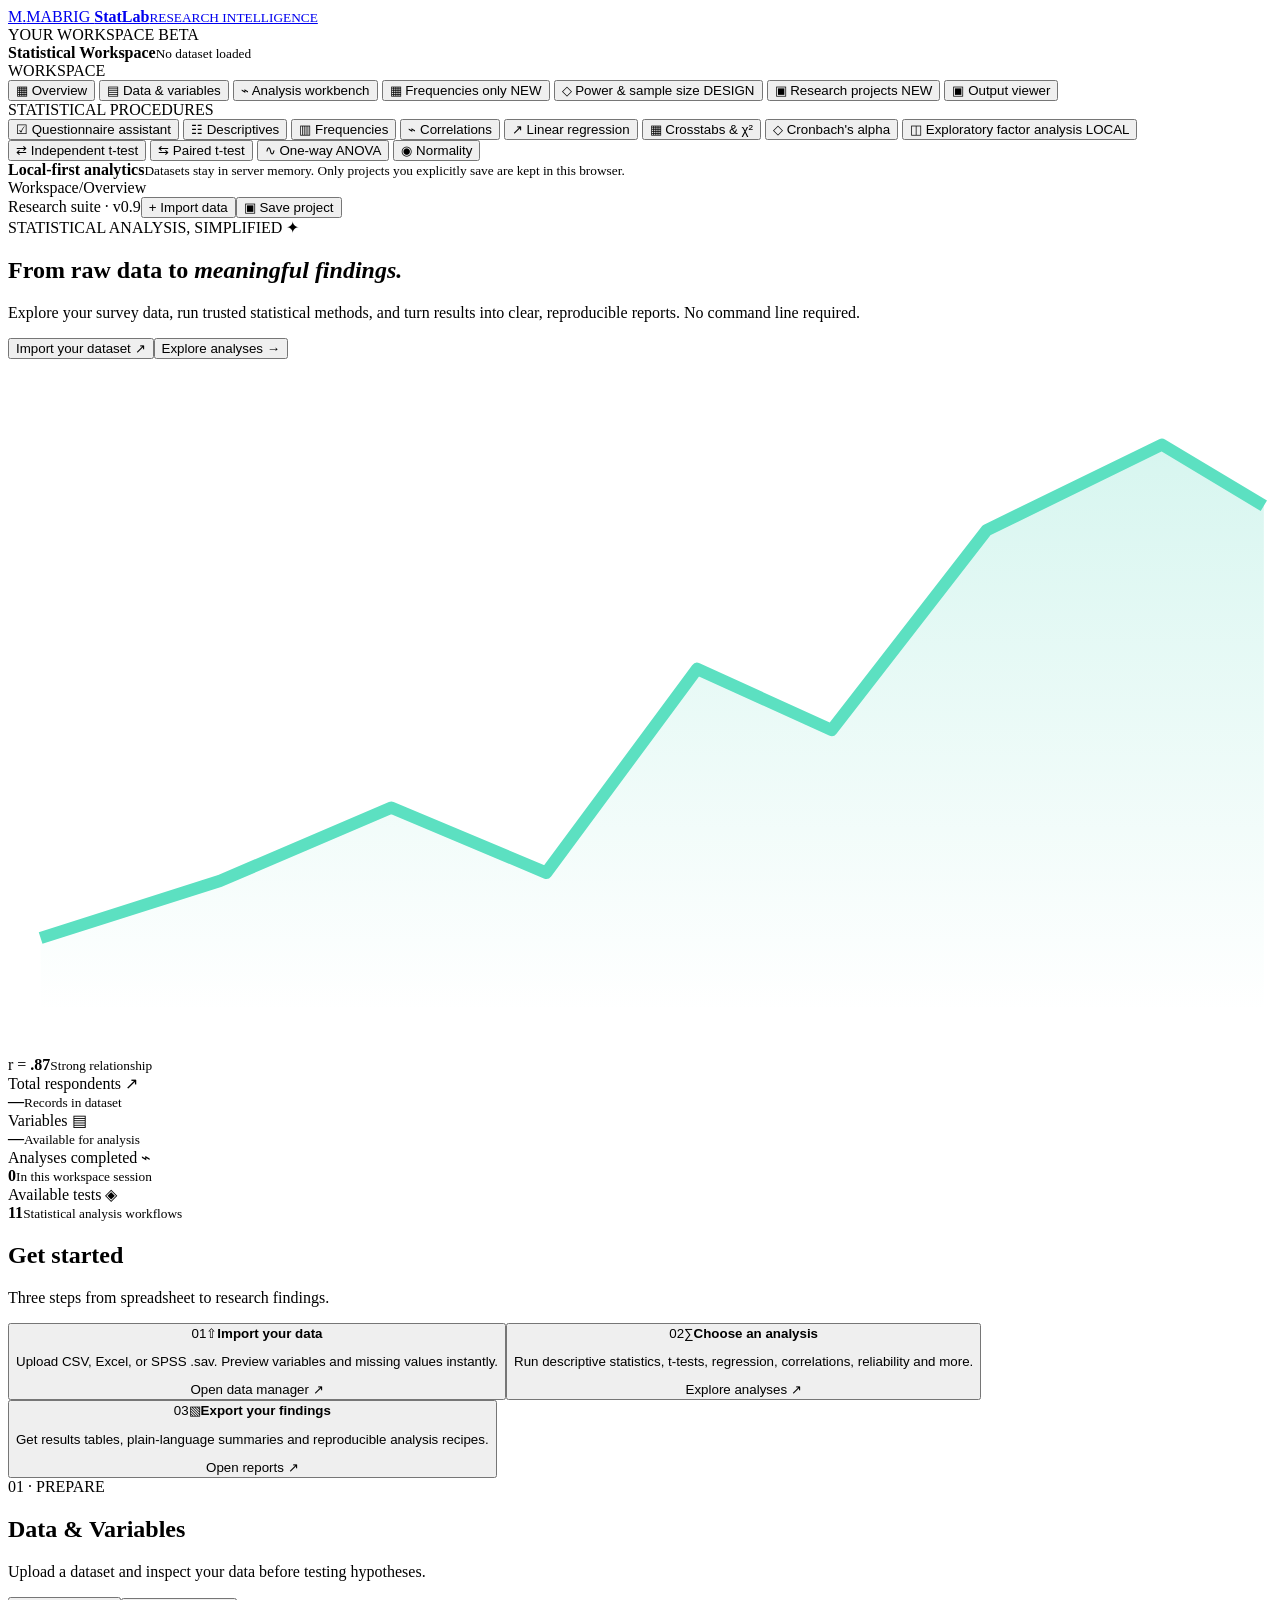
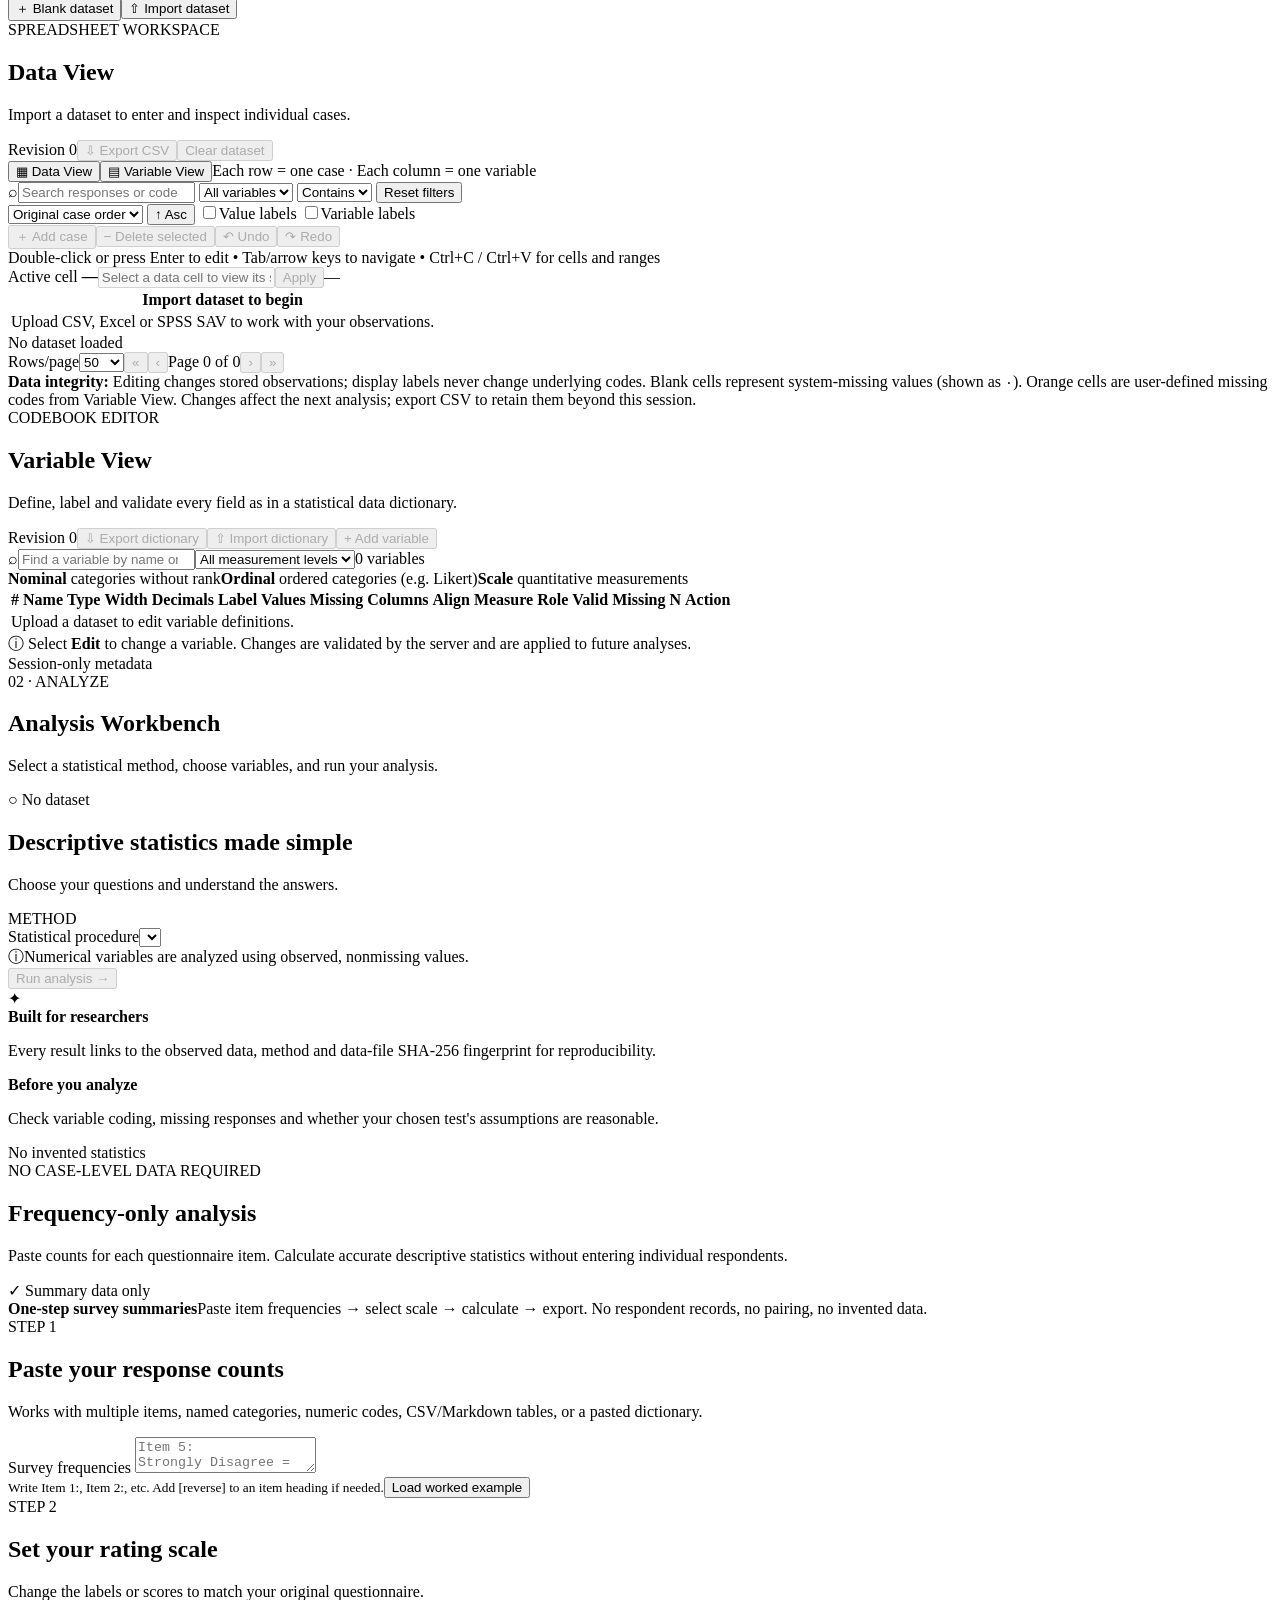
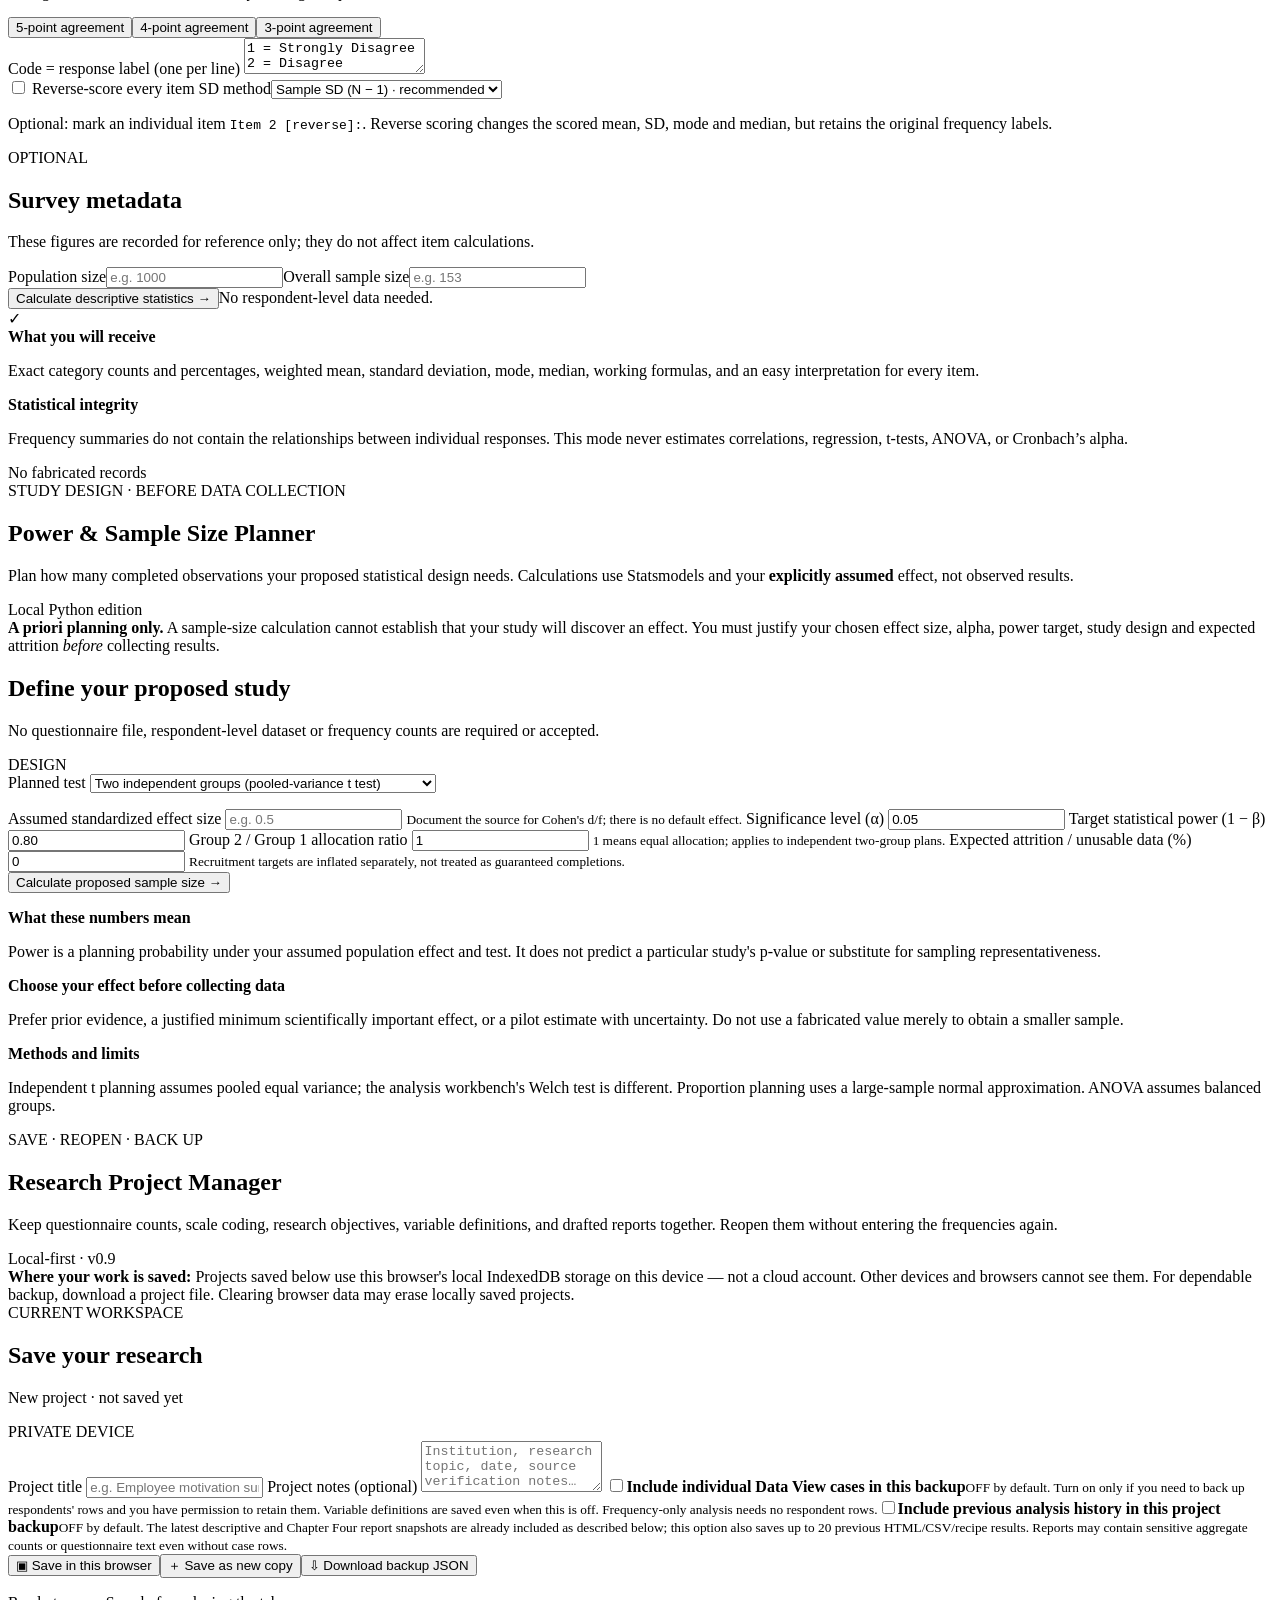
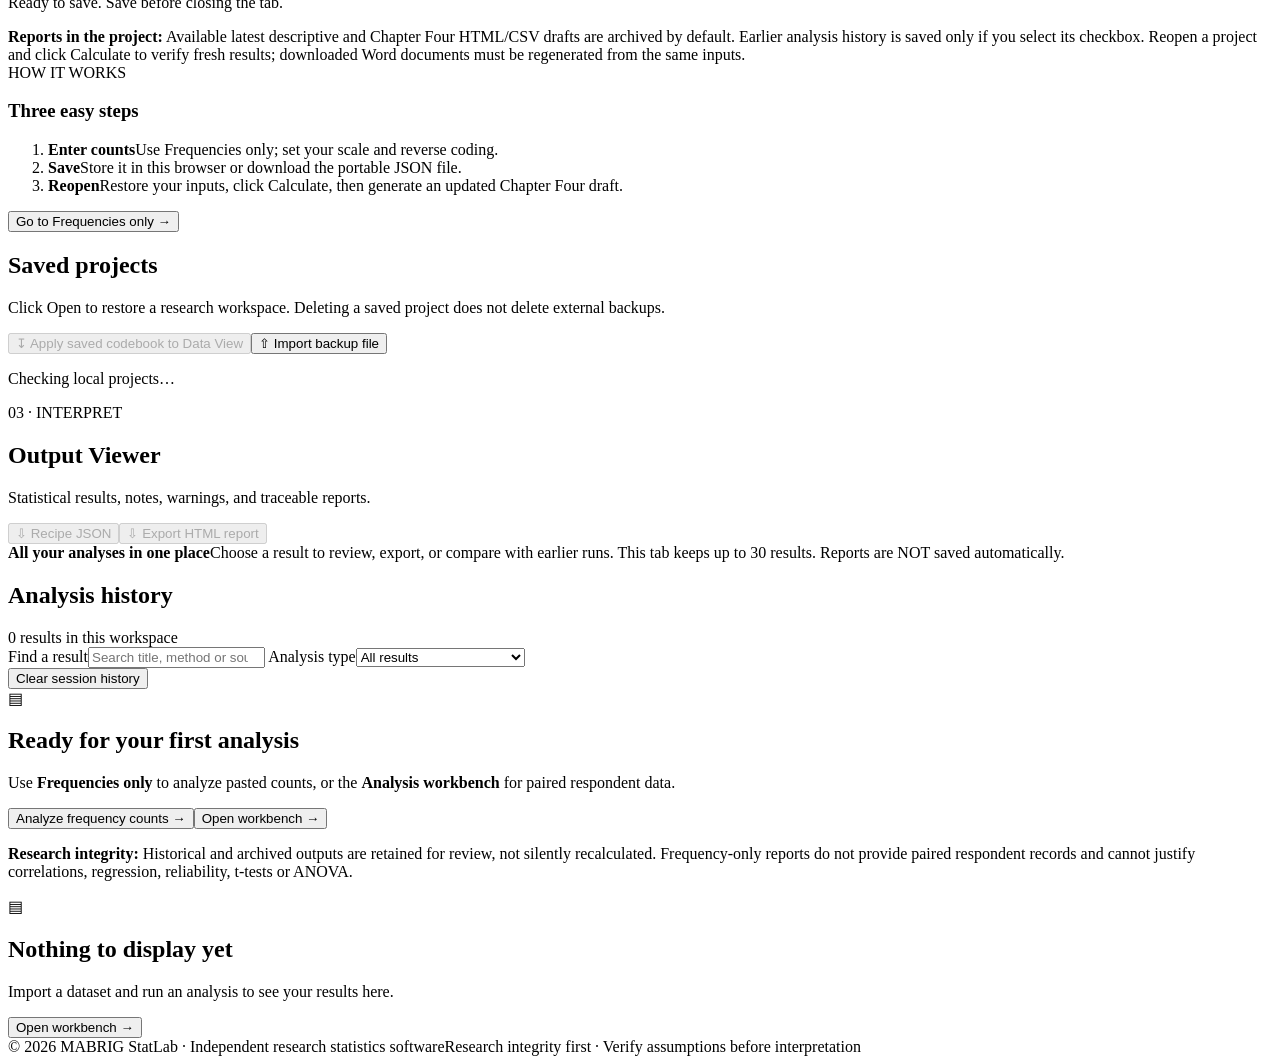
==== commit f3236aab: "ui: add local exploratory factor analysis to statistical method navigation" ====
--- a/app/static/index.html
+++ b/app/static/index.html
@@ -36,6 +36,7 @@
     <button data-mode="regression" class="nav-item"><span class="nav-symbol">↗</span> Linear regression</button>
     <button data-mode="crosstab" class="nav-item"><span class="nav-symbol">▦</span> Crosstabs & χ²</button>
     <button data-mode="reliability" class="nav-item"><span class="nav-symbol">◇</span> Cronbach's alpha</button>
+    <button data-mode="efa" class="nav-item"><span class="nav-symbol">◫</span> Exploratory factor analysis <span class="badge badge-muted">LOCAL</span></button>
     <button data-mode="ttest_ind" class="nav-item"><span class="nav-symbol">⇄</span> Independent t-test</button>
     <button data-mode="ttest_paired" class="nav-item"><span class="nav-symbol">⇆</span> Paired t-test</button>
     <button data-mode="anova" class="nav-item"><span class="nav-symbol">∿</span> One-way ANOVA</button>
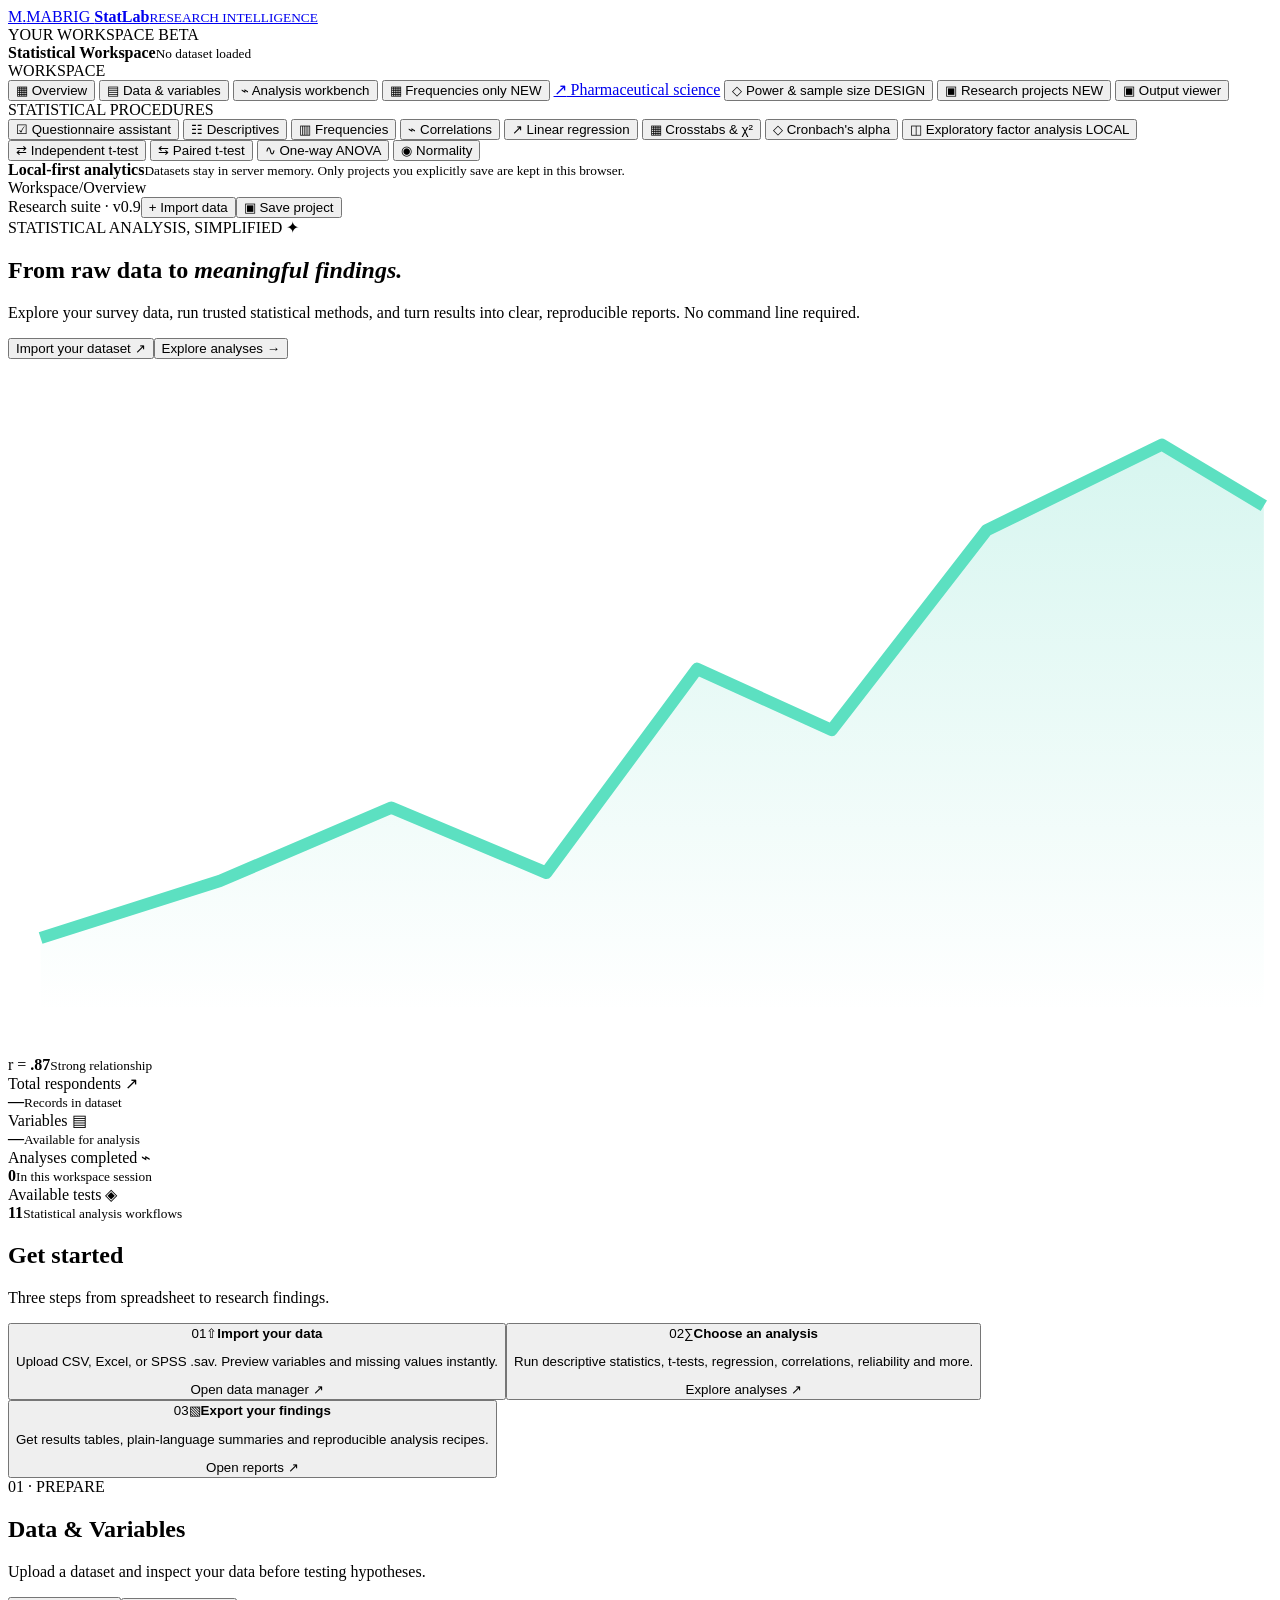
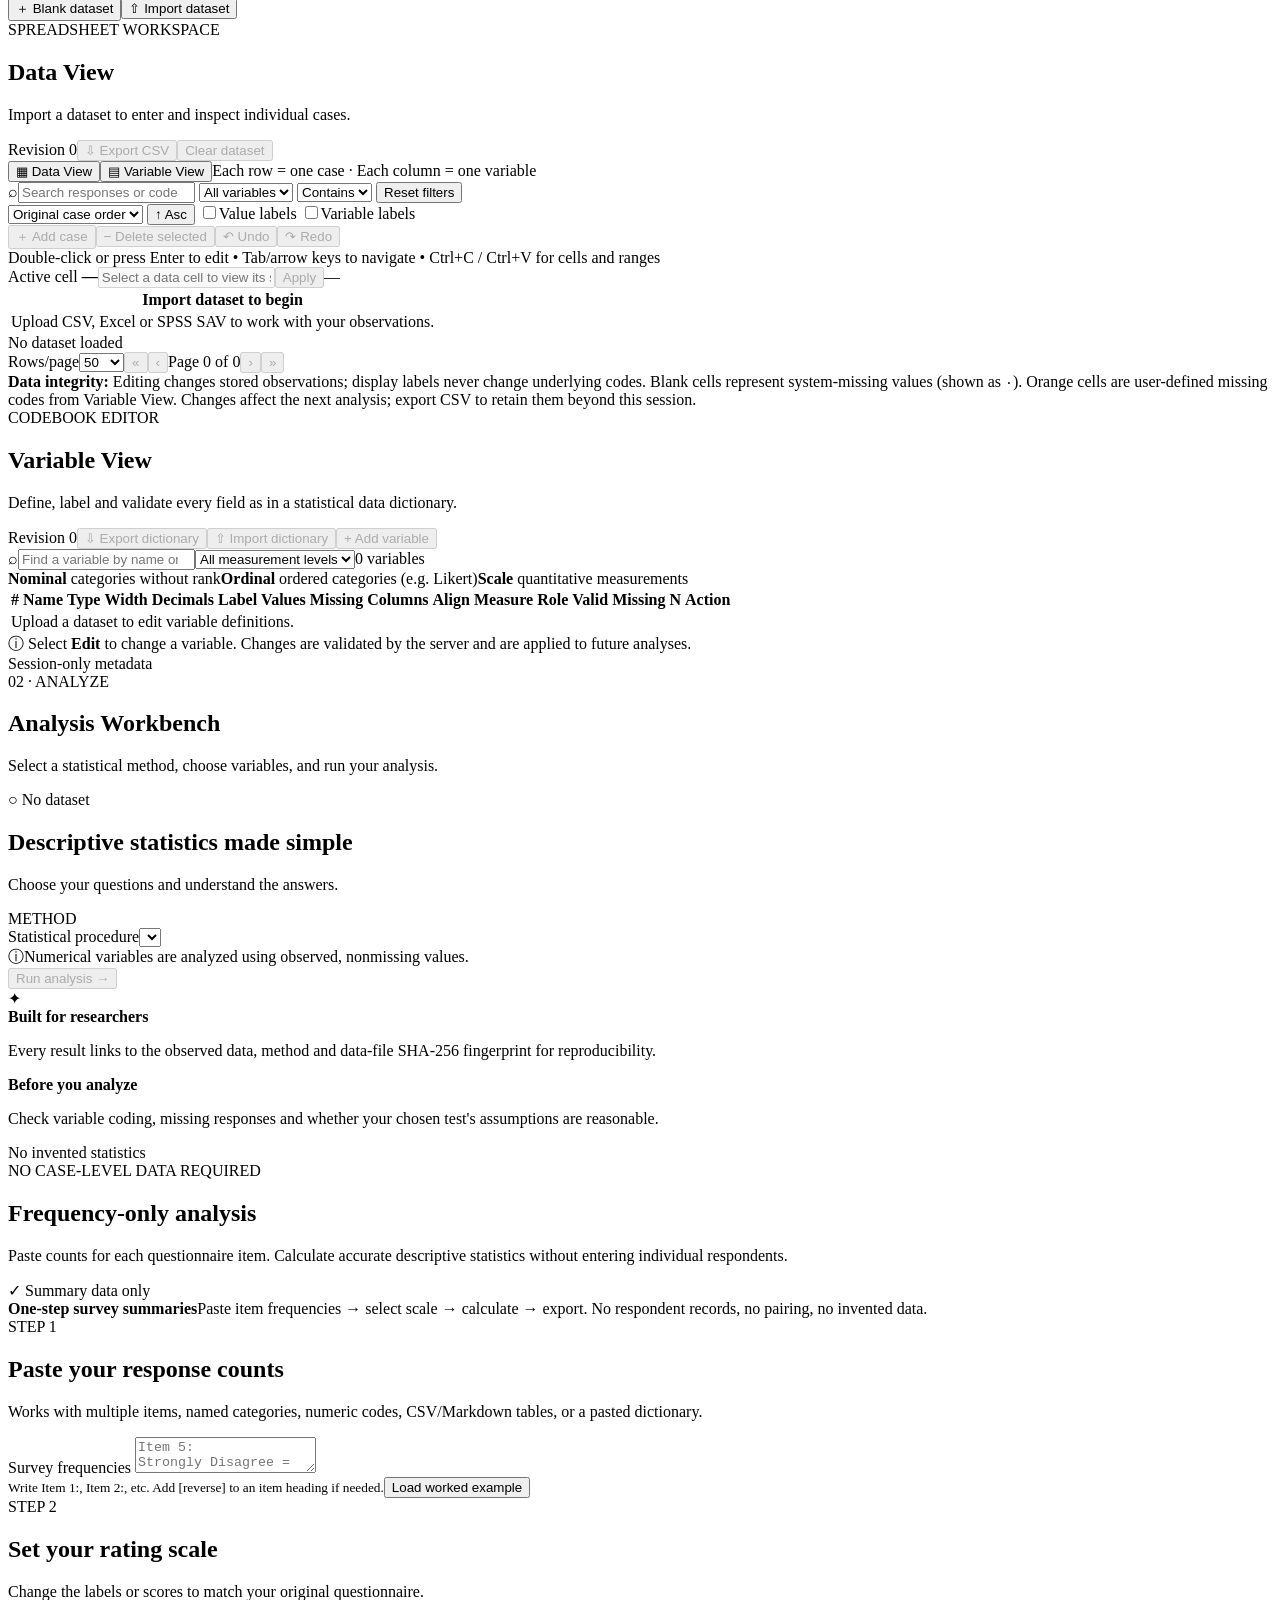
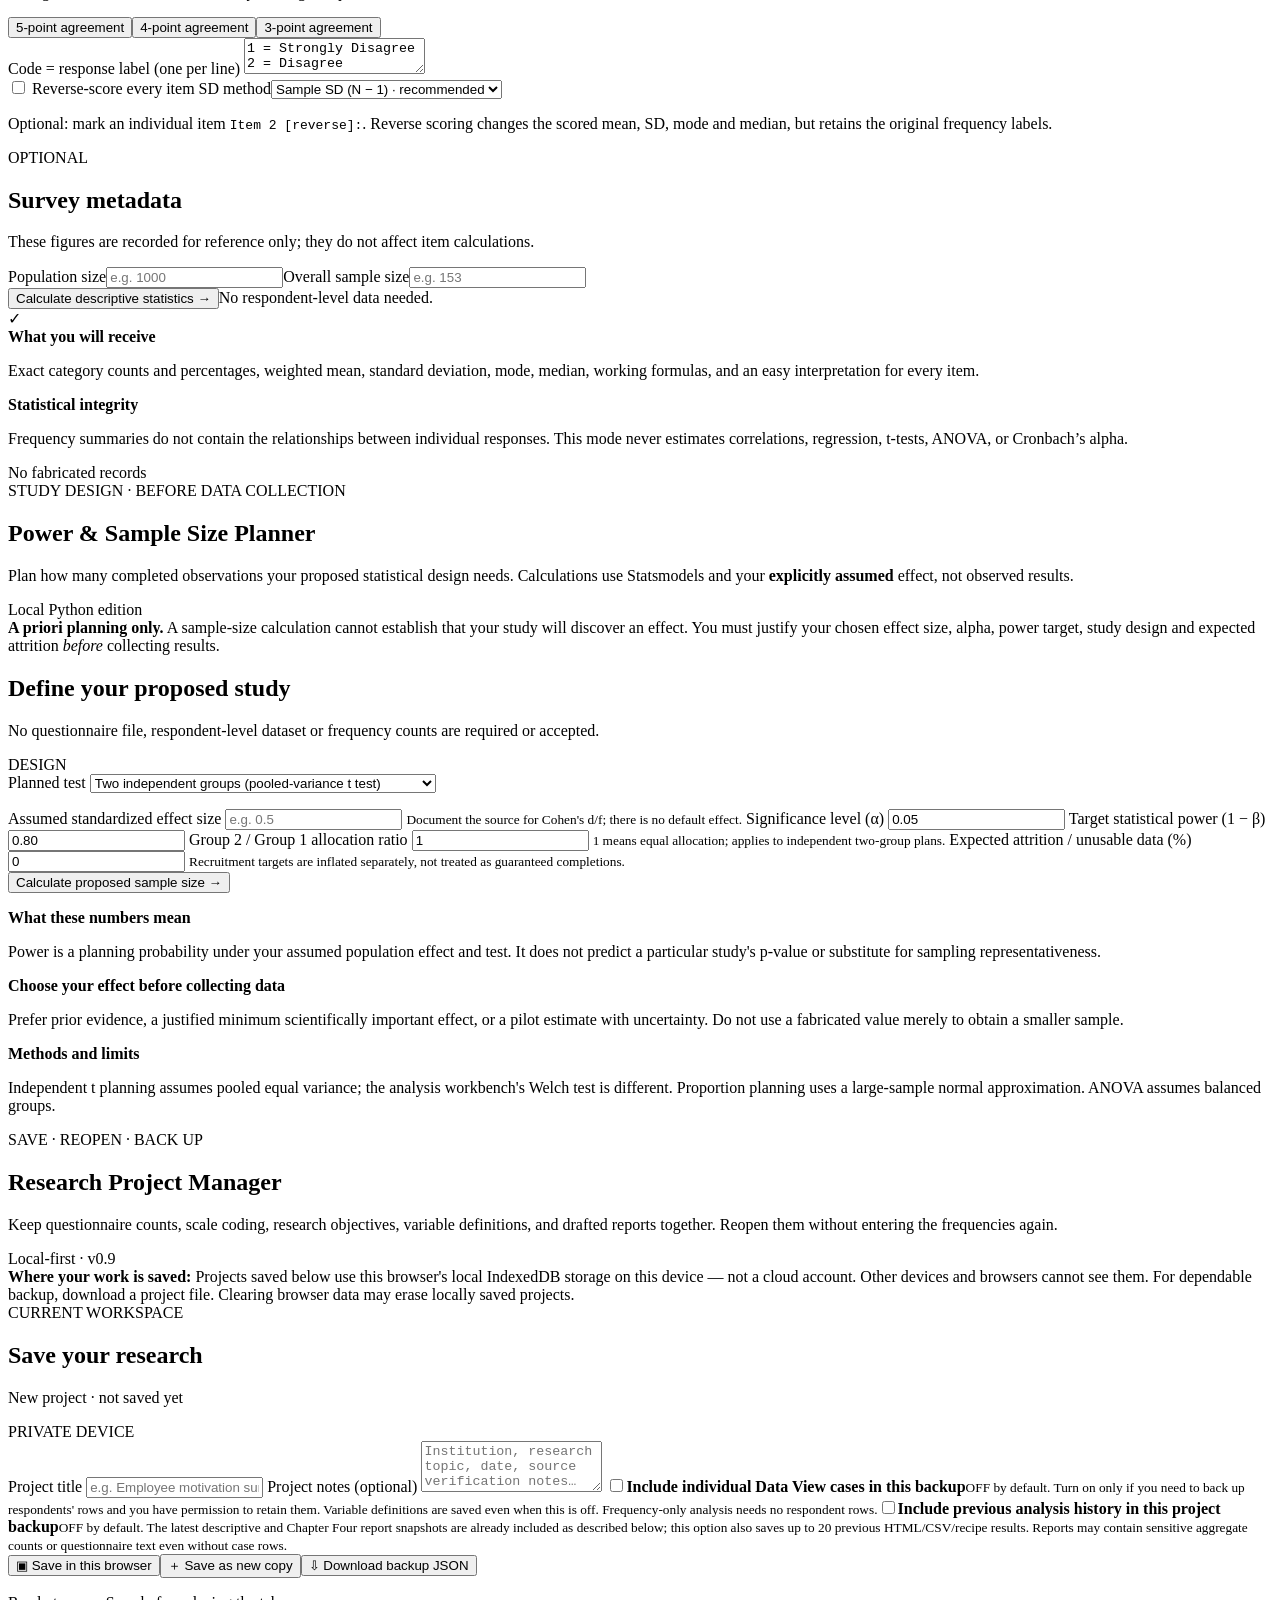
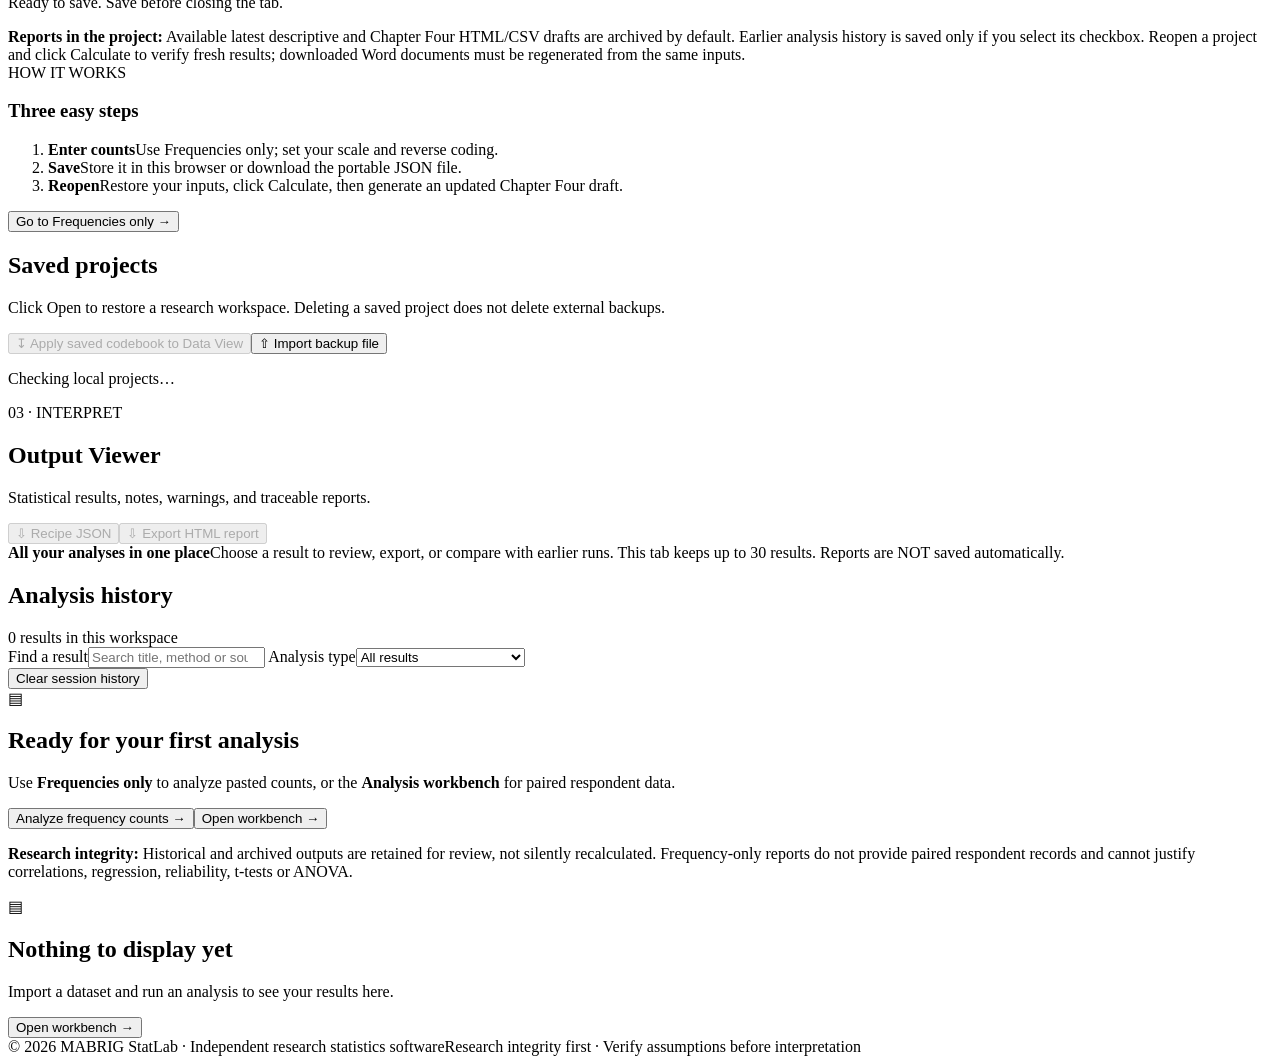
==== commit d471a797: "Add a browser-based pharmaceutical science lab for student research" ====
--- a/app/static/index.html
+++ b/app/static/index.html
@@ -23,6 +23,7 @@
     <button class="nav-item" data-view="data"><span class="nav-symbol">▤</span> Data & variables</button>
     <button class="nav-item" data-view="analyze"><span class="nav-symbol">⌁</span> Analysis workbench</button>
     <button class="nav-item" data-view="frequency"><span class="nav-symbol">▦</span> Frequencies only <span class="badge badge-muted">NEW</span></button>
+    <a class="nav-item" href="/pharmaceutical/" target="_blank" rel="noopener"><span class="nav-symbol">↗</span> Pharmaceutical science</a>
     <button class="nav-item" data-view="power"><span class="nav-symbol">◇</span> Power &amp; sample size <span class="badge badge-muted">DESIGN</span></button>
     <button class="nav-item" data-view="projects"><span class="nav-symbol">▣</span> Research projects <span class="badge badge-muted">NEW</span></button>
     <button class="nav-item" data-view="results"><span class="nav-symbol">▣</span> Output viewer</button>
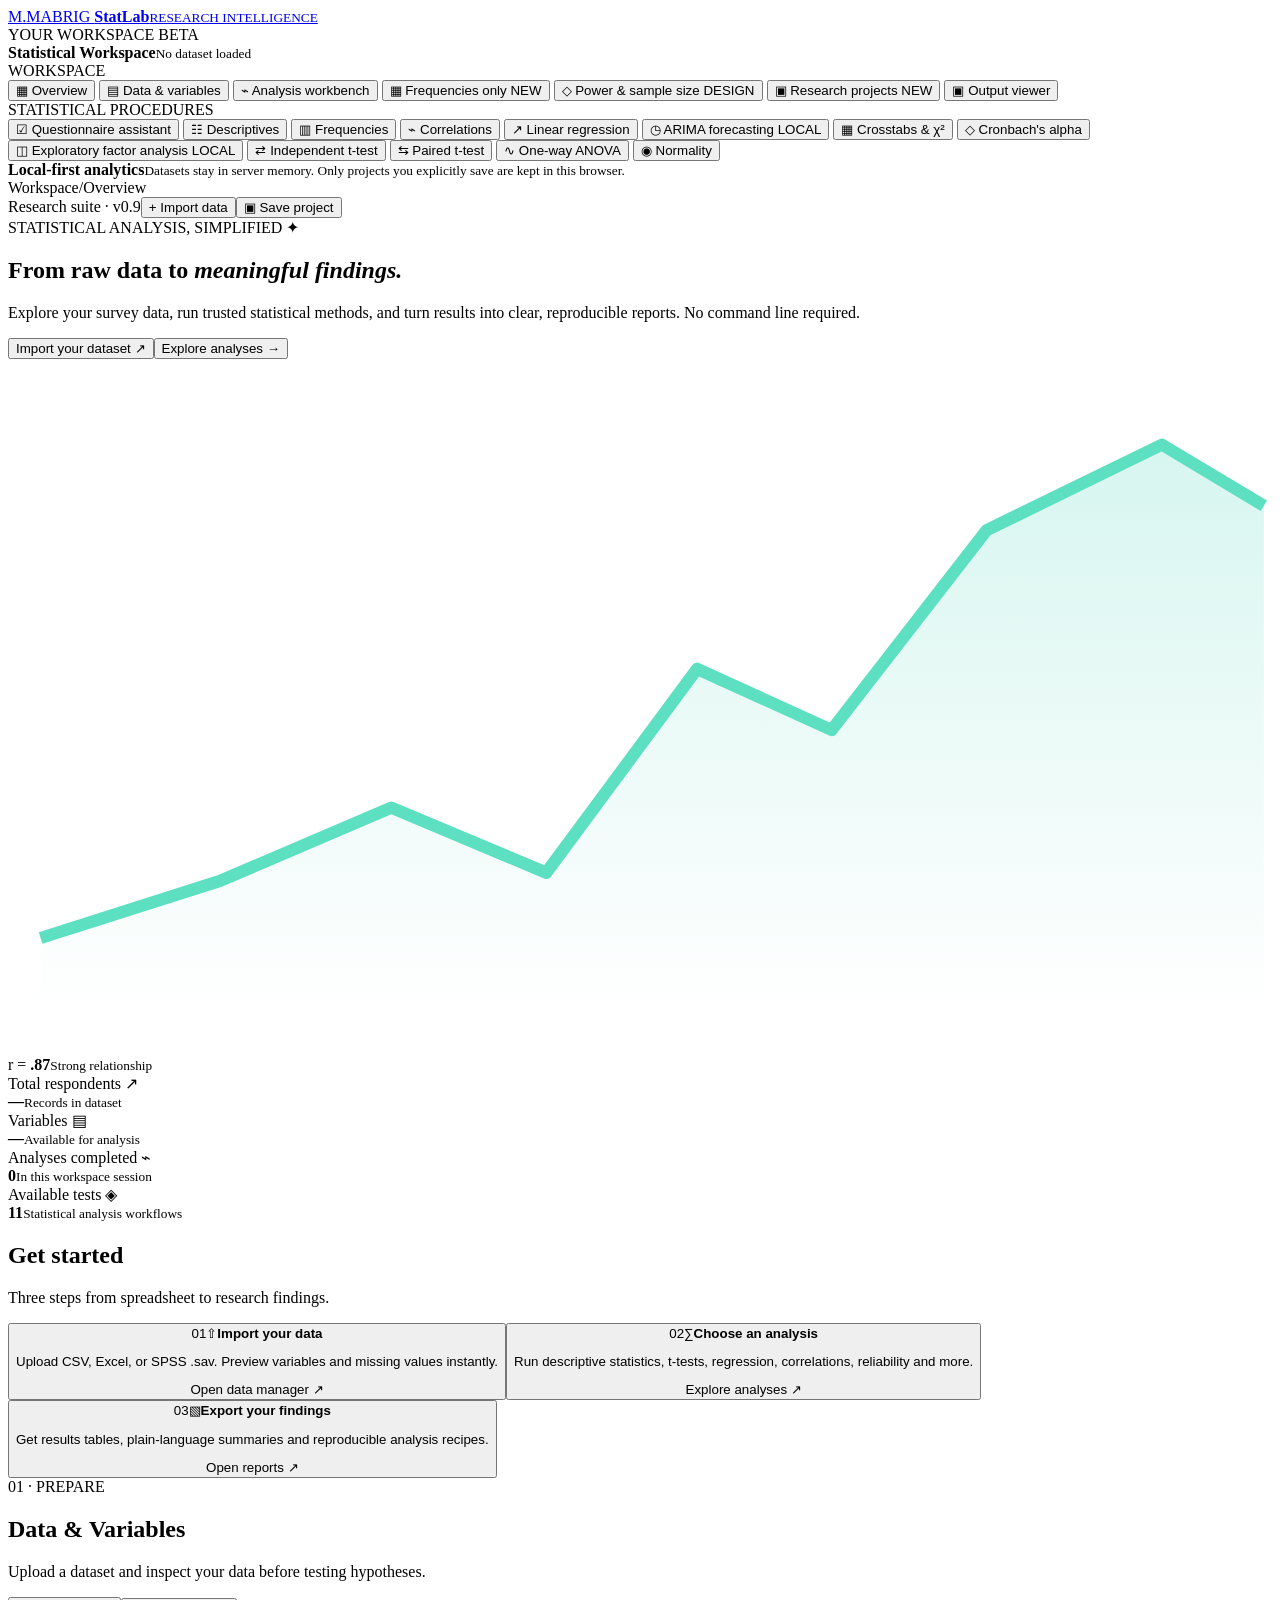
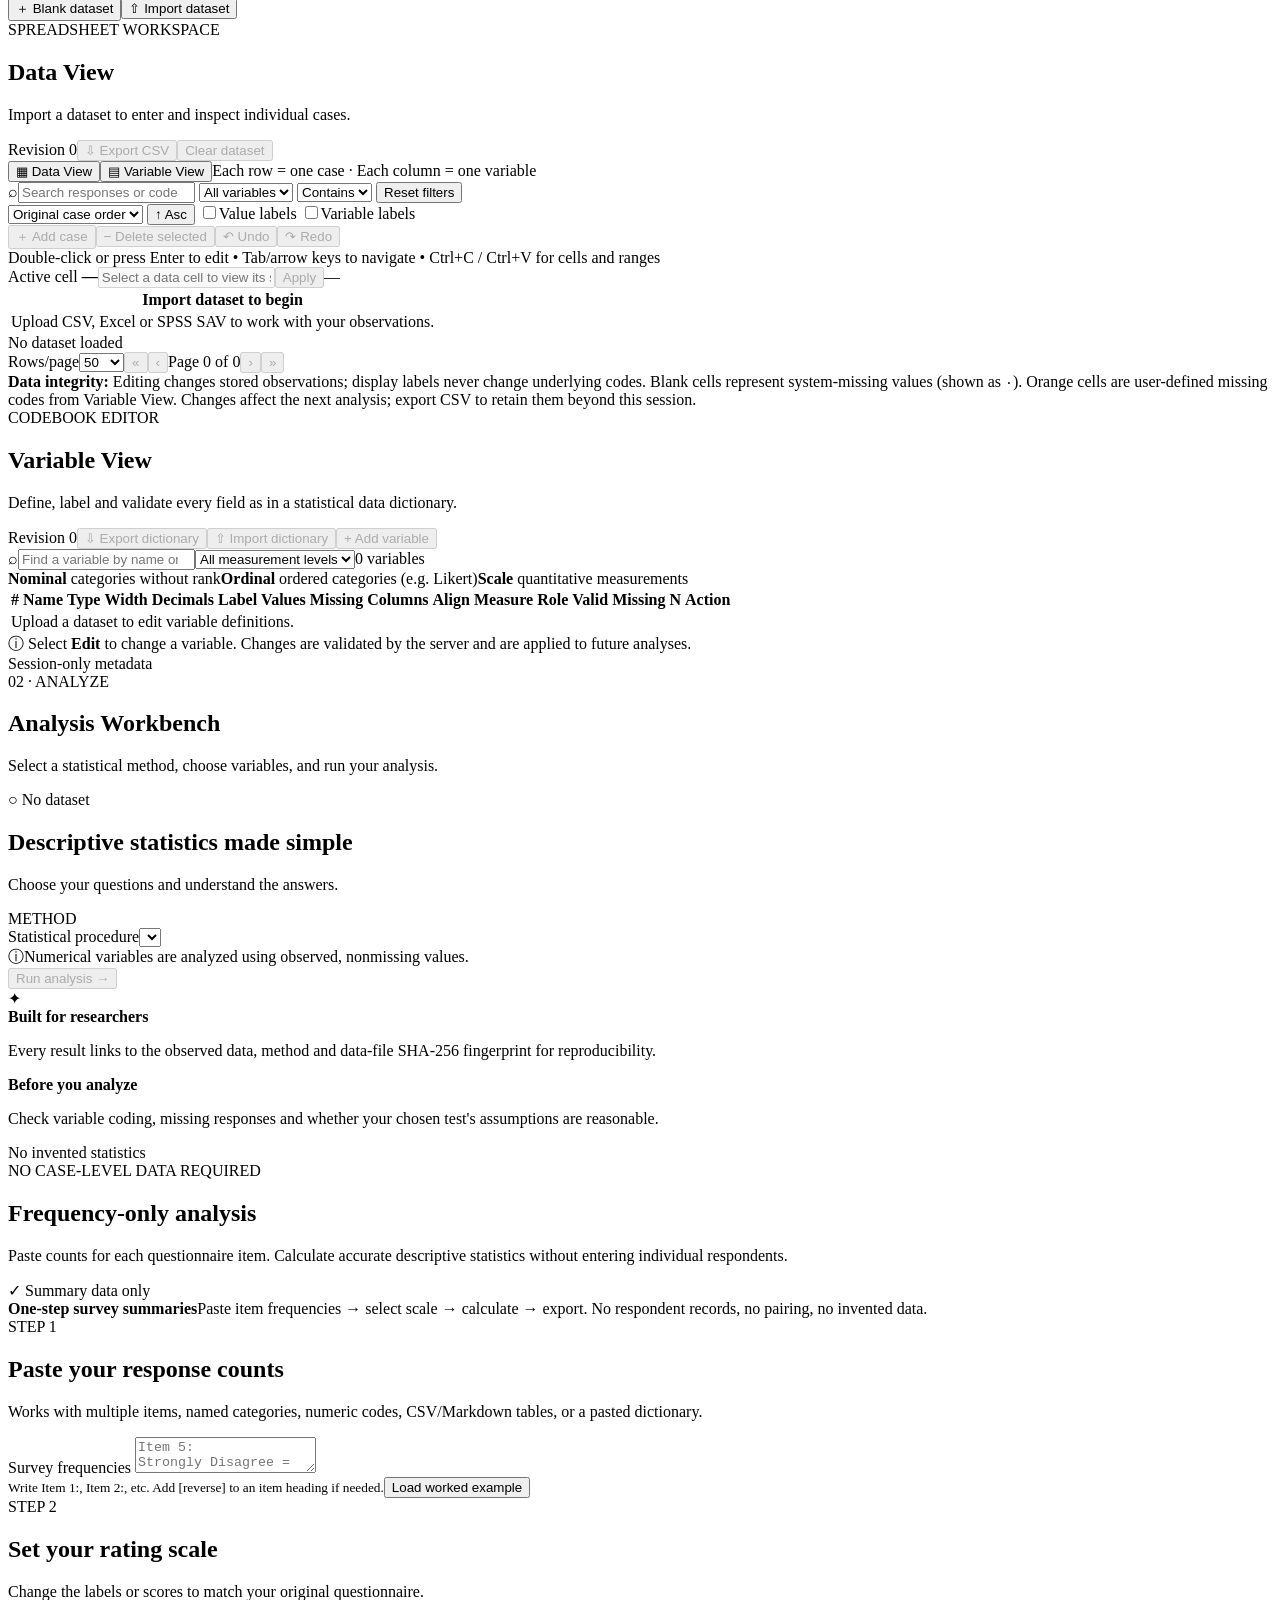
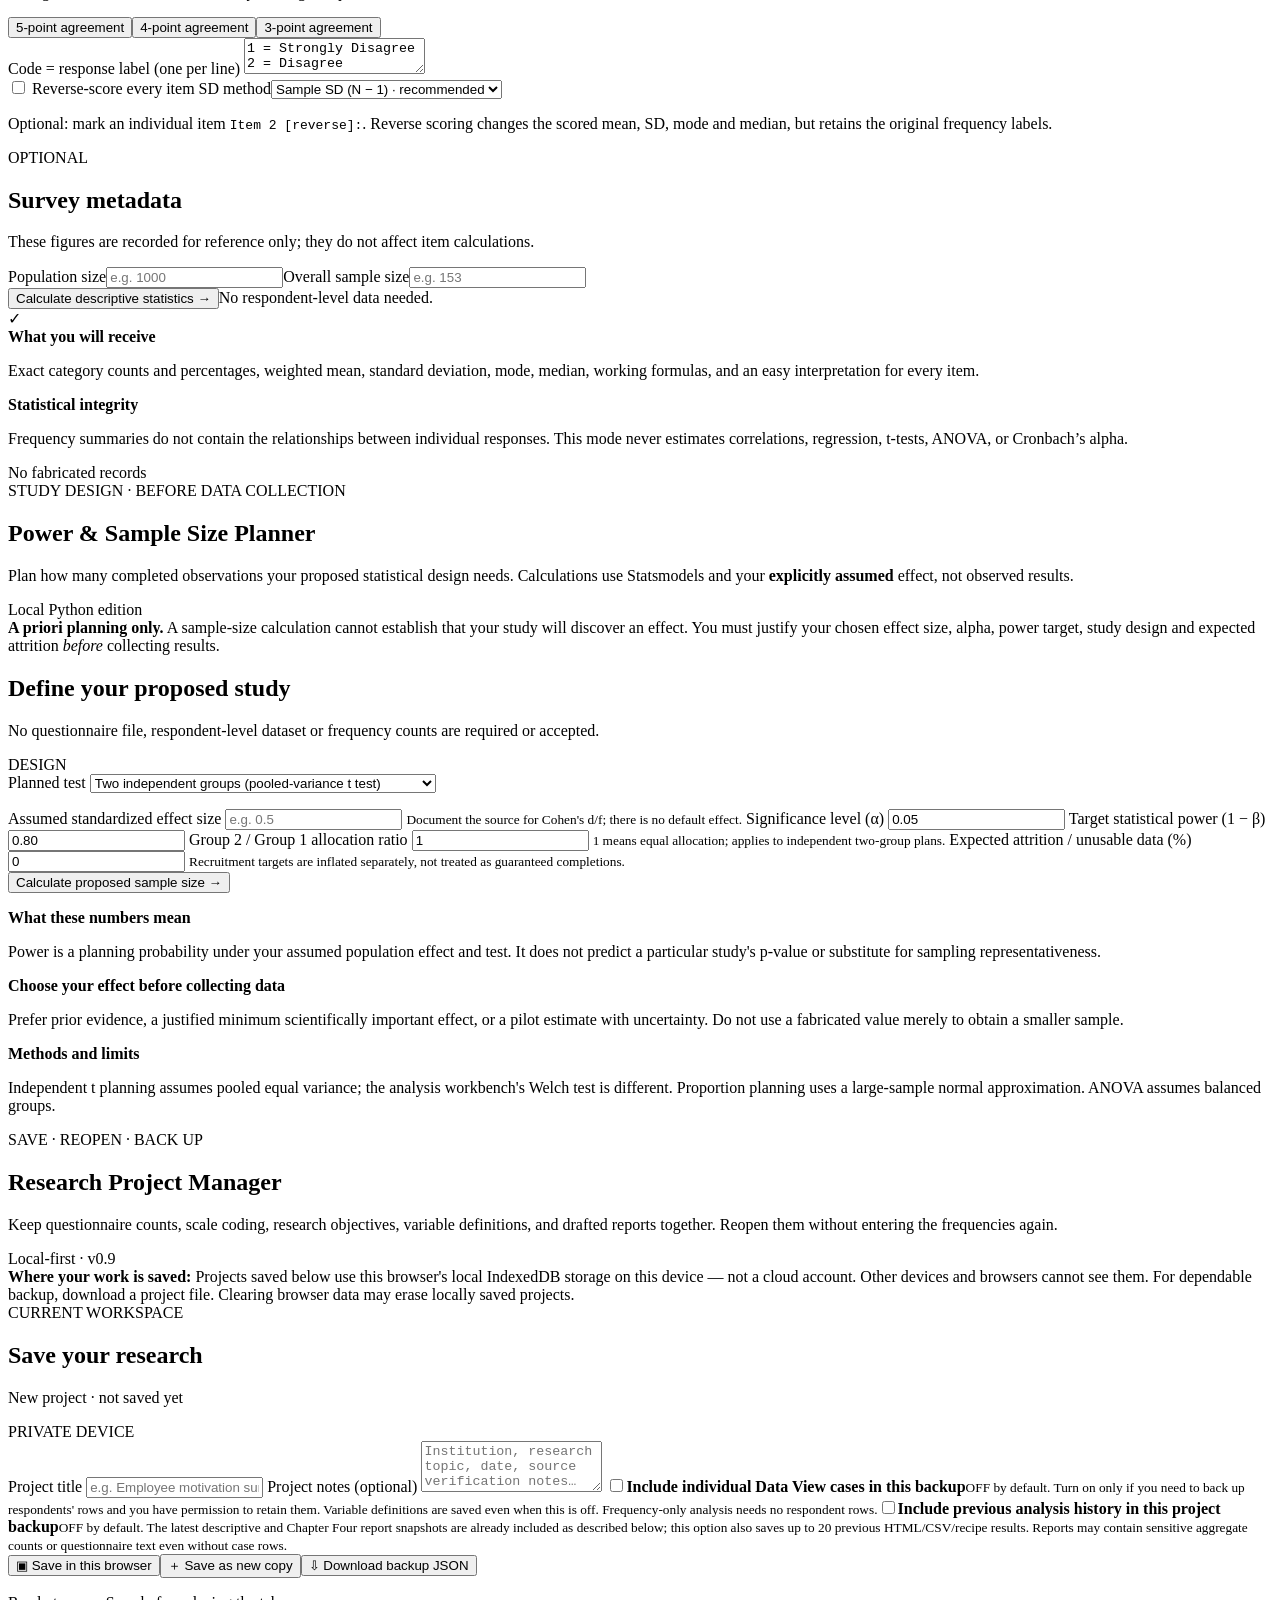
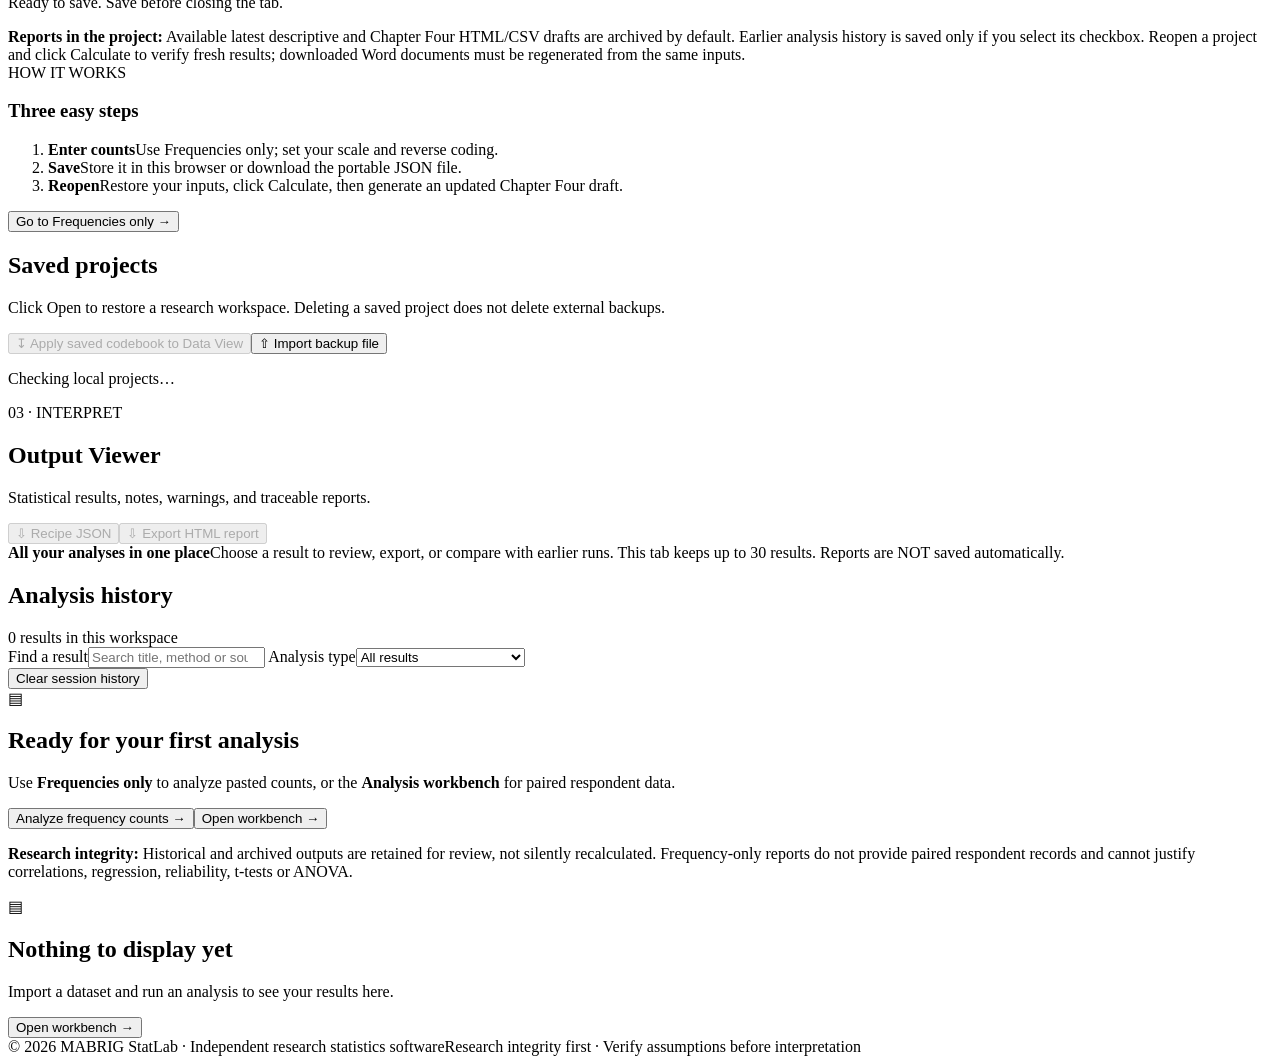
==== commit 6b111c14: "feat: expose local ARIMA analysis in app/static/index.html" ====
--- a/app/static/index.html
+++ b/app/static/index.html
@@ -23,7 +23,6 @@
     <button class="nav-item" data-view="data"><span class="nav-symbol">▤</span> Data & variables</button>
     <button class="nav-item" data-view="analyze"><span class="nav-symbol">⌁</span> Analysis workbench</button>
     <button class="nav-item" data-view="frequency"><span class="nav-symbol">▦</span> Frequencies only <span class="badge badge-muted">NEW</span></button>
-    <a class="nav-item" href="/pharmaceutical/" target="_blank" rel="noopener"><span class="nav-symbol">↗</span> Pharmaceutical science</a>
     <button class="nav-item" data-view="power"><span class="nav-symbol">◇</span> Power &amp; sample size <span class="badge badge-muted">DESIGN</span></button>
     <button class="nav-item" data-view="projects"><span class="nav-symbol">▣</span> Research projects <span class="badge badge-muted">NEW</span></button>
     <button class="nav-item" data-view="results"><span class="nav-symbol">▣</span> Output viewer</button>
@@ -35,6 +34,7 @@
     <button data-mode="frequencies" class="nav-item"><span class="nav-symbol">▥</span> Frequencies</button>
     <button data-mode="correlation" class="nav-item"><span class="nav-symbol">⌁</span> Correlations</button>
     <button data-mode="regression" class="nav-item"><span class="nav-symbol">↗</span> Linear regression</button>
+    <button data-mode="arima" class="nav-item"><span class="nav-symbol">◷</span> ARIMA forecasting <span class="badge badge-muted">LOCAL</span></button>
     <button data-mode="crosstab" class="nav-item"><span class="nav-symbol">▦</span> Crosstabs & χ²</button>
     <button data-mode="reliability" class="nav-item"><span class="nav-symbol">◇</span> Cronbach's alpha</button>
     <button data-mode="efa" class="nav-item"><span class="nav-symbol">◫</span> Exploratory factor analysis <span class="badge badge-muted">LOCAL</span></button>
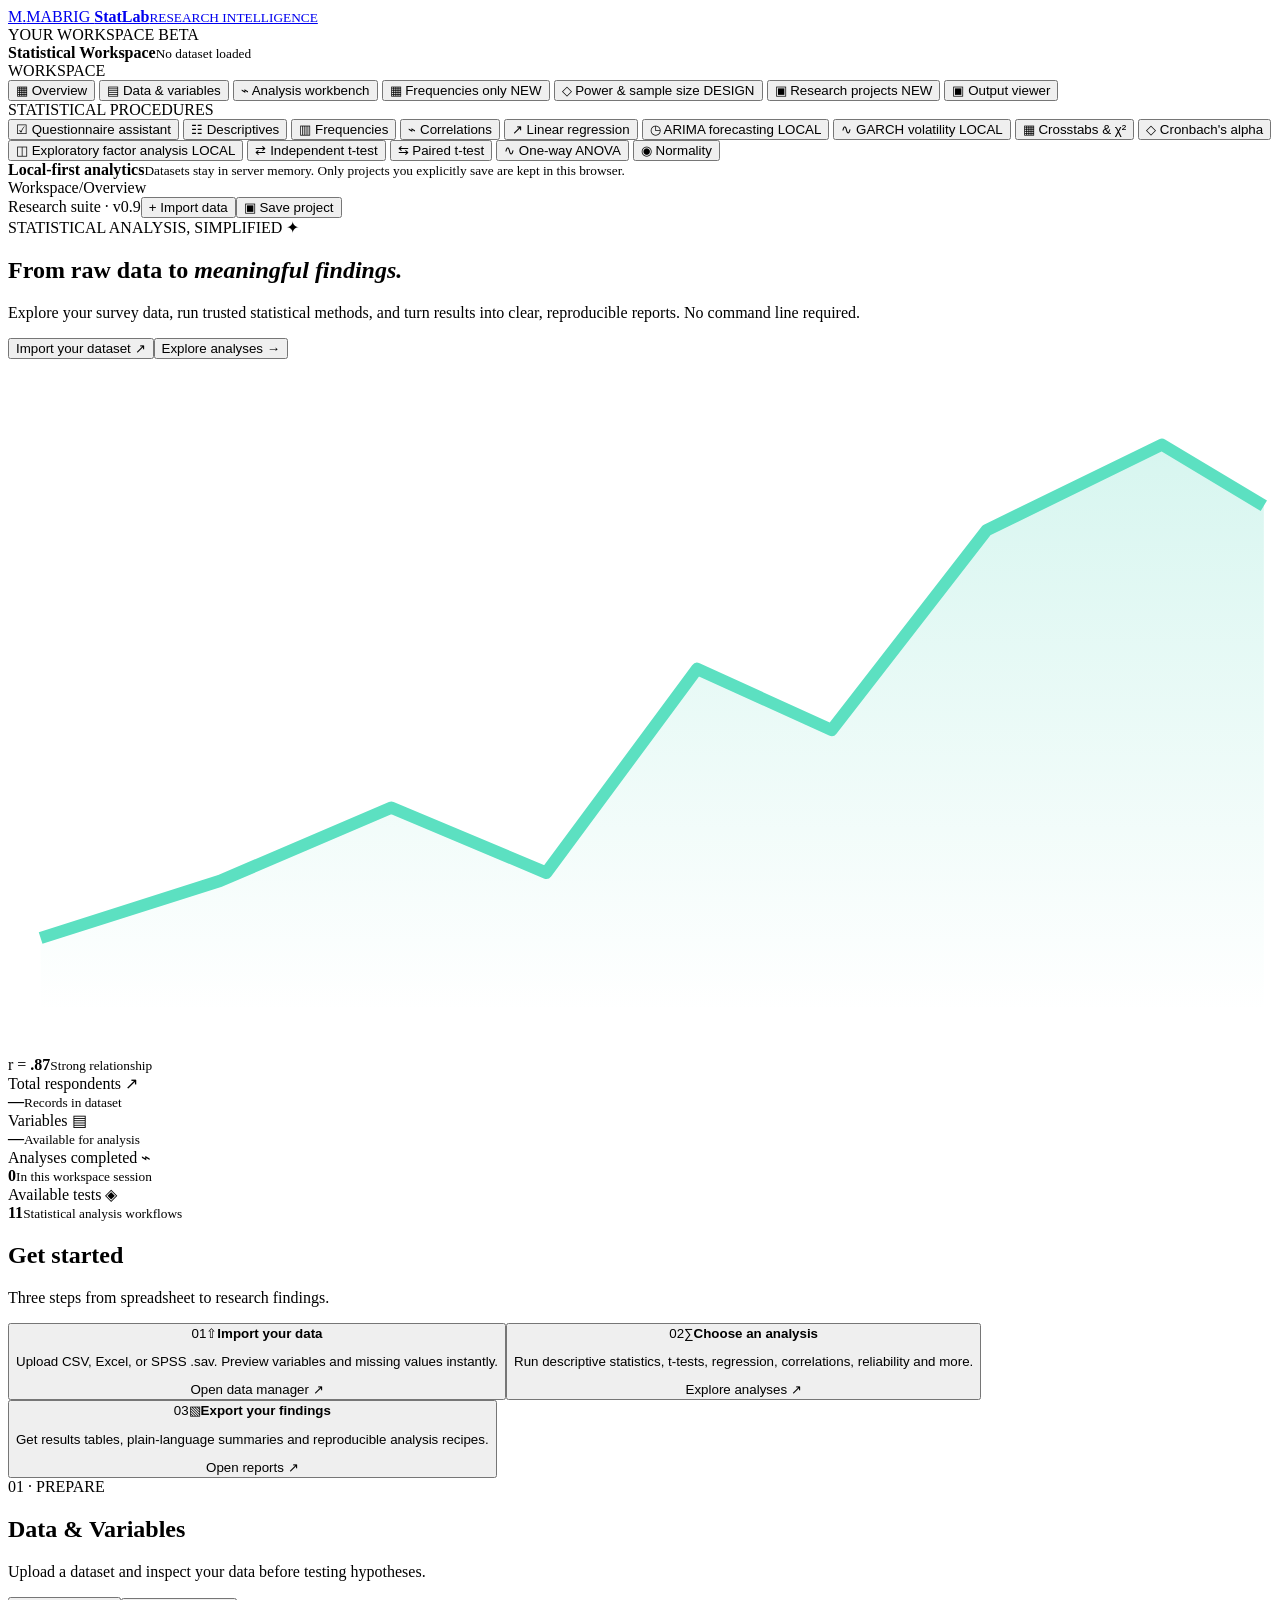
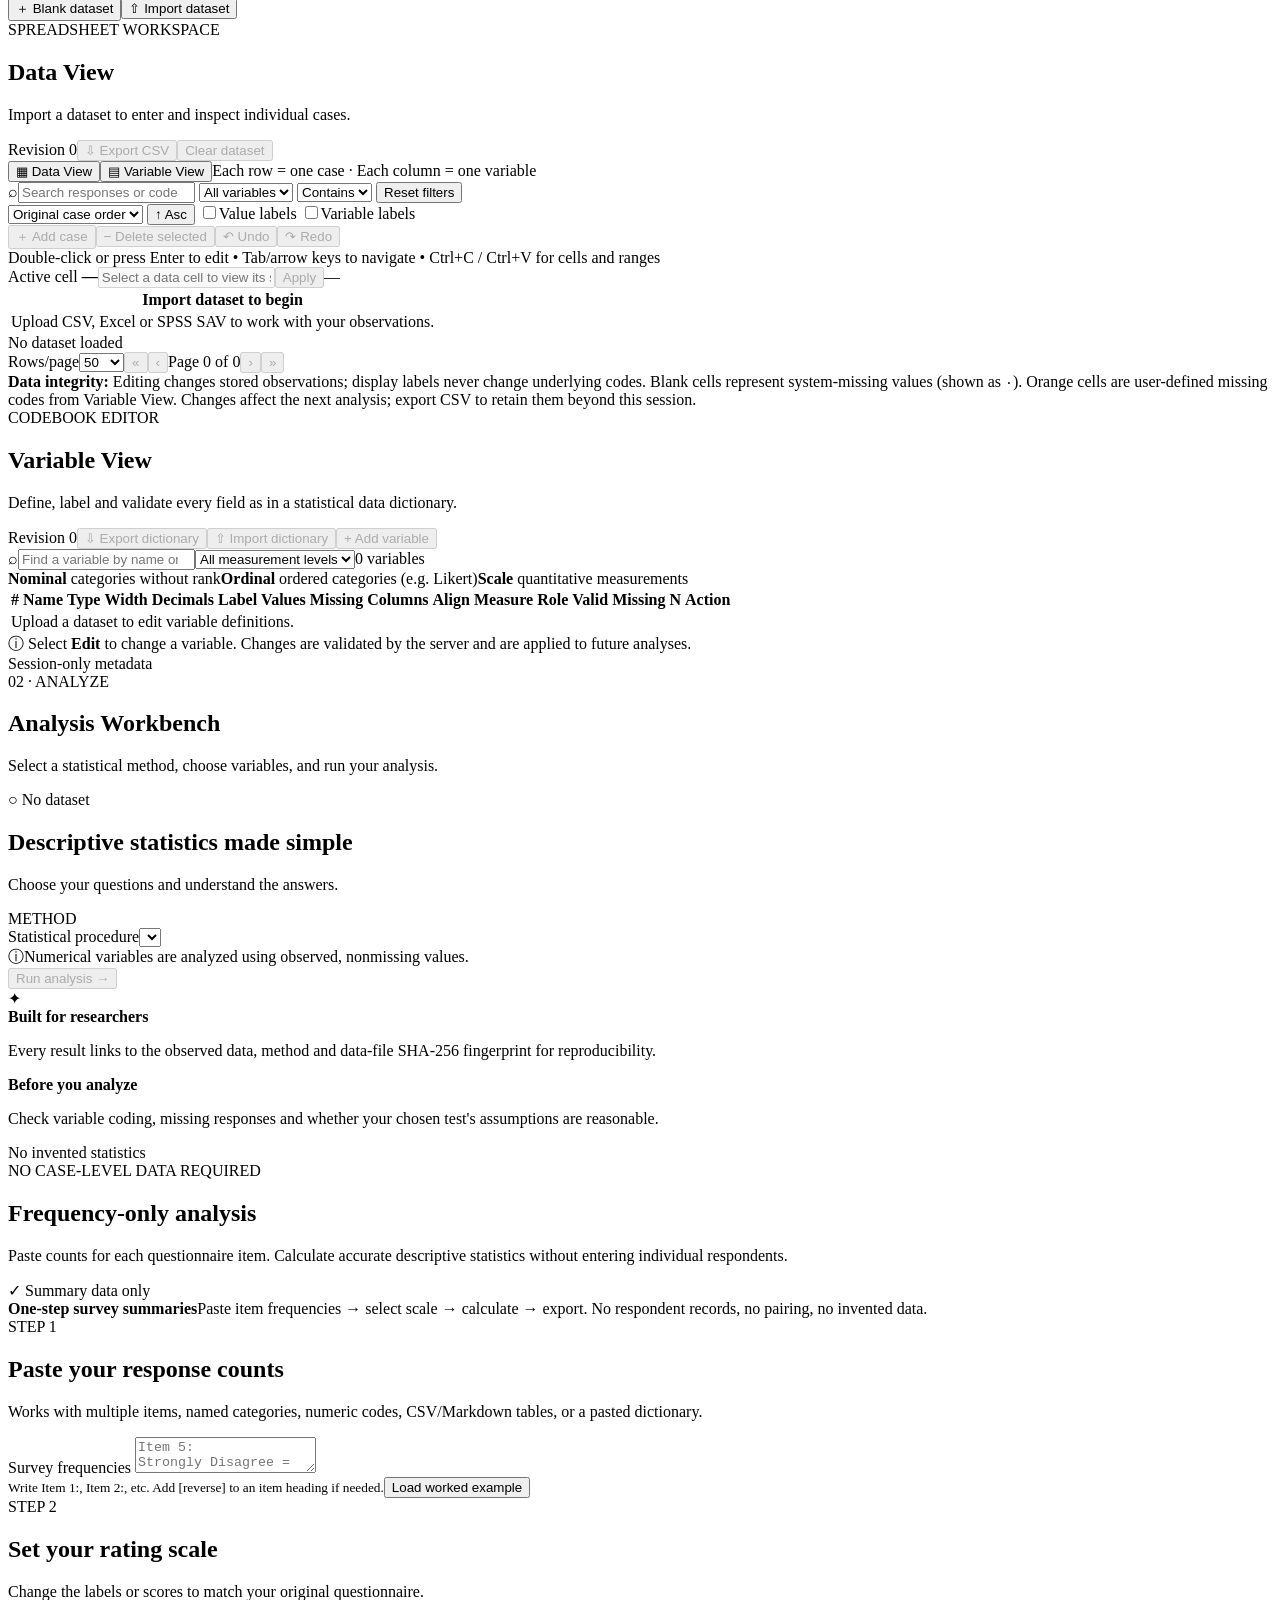
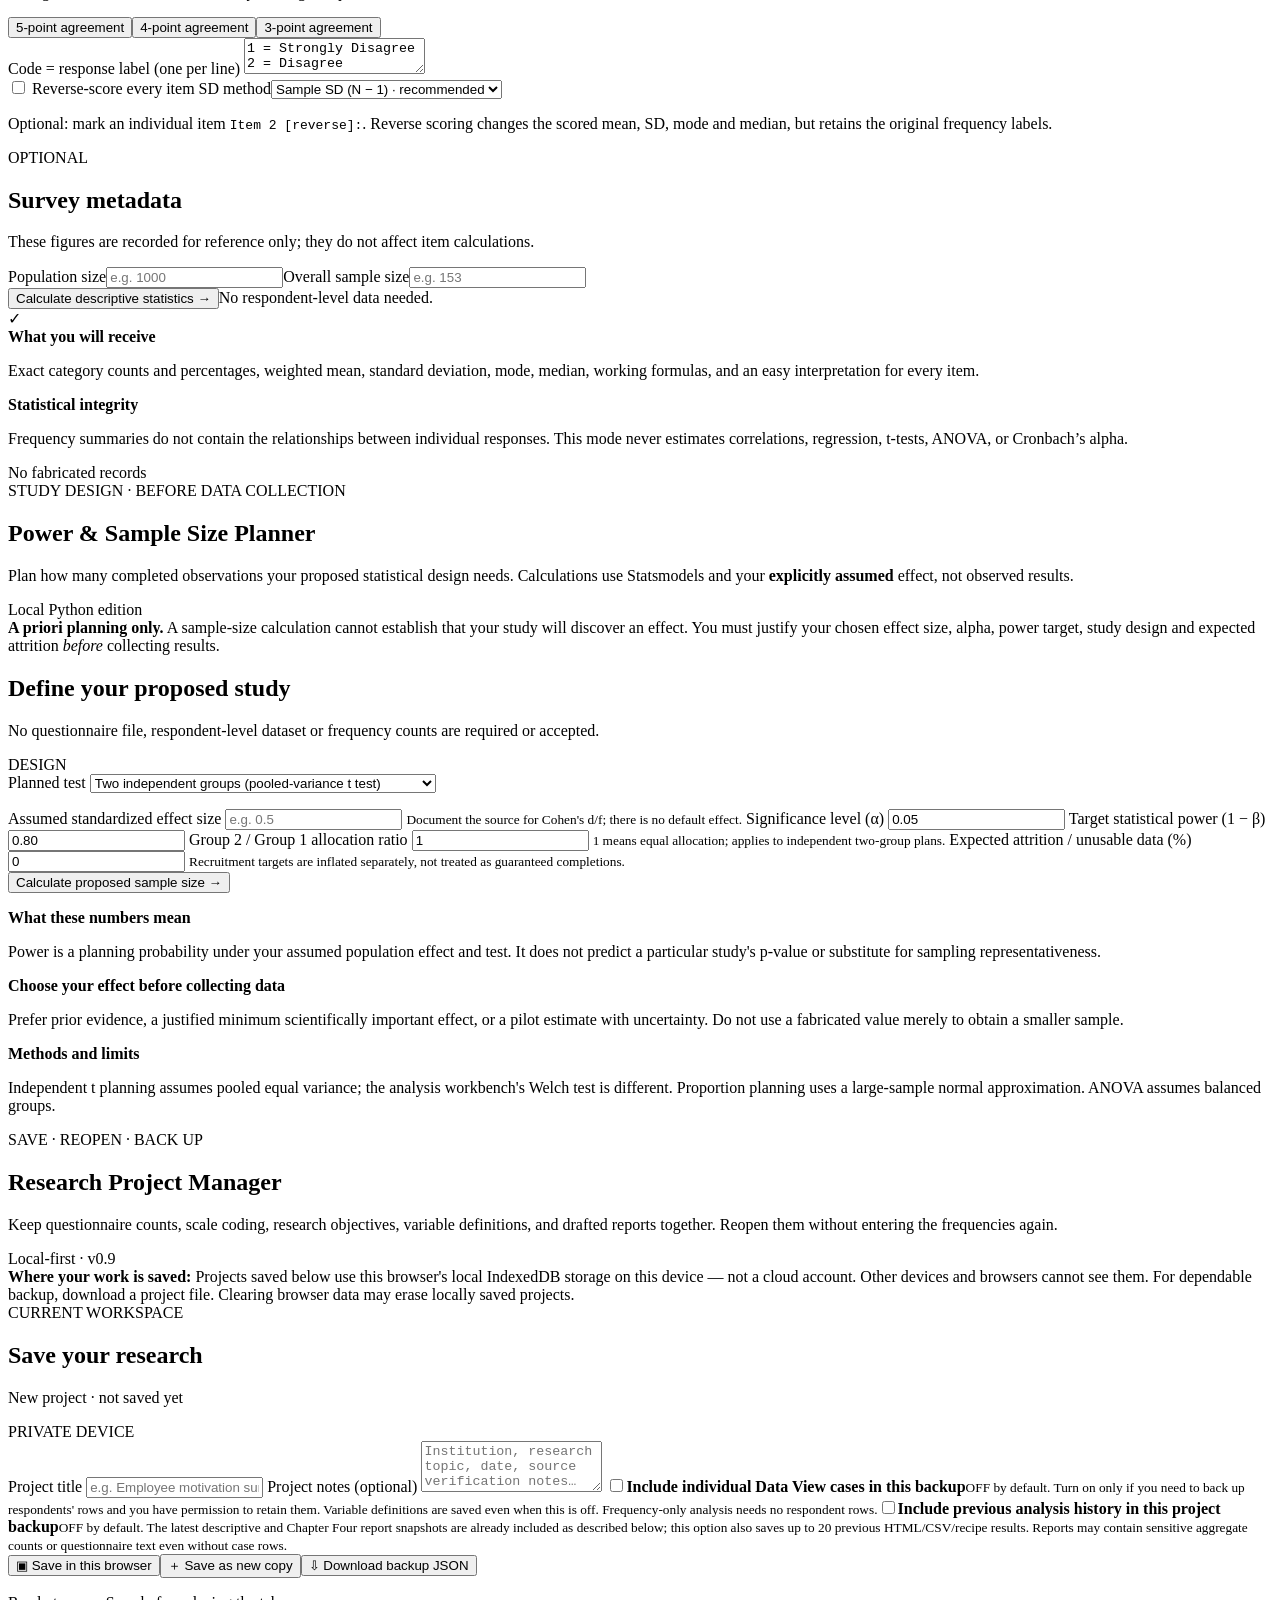
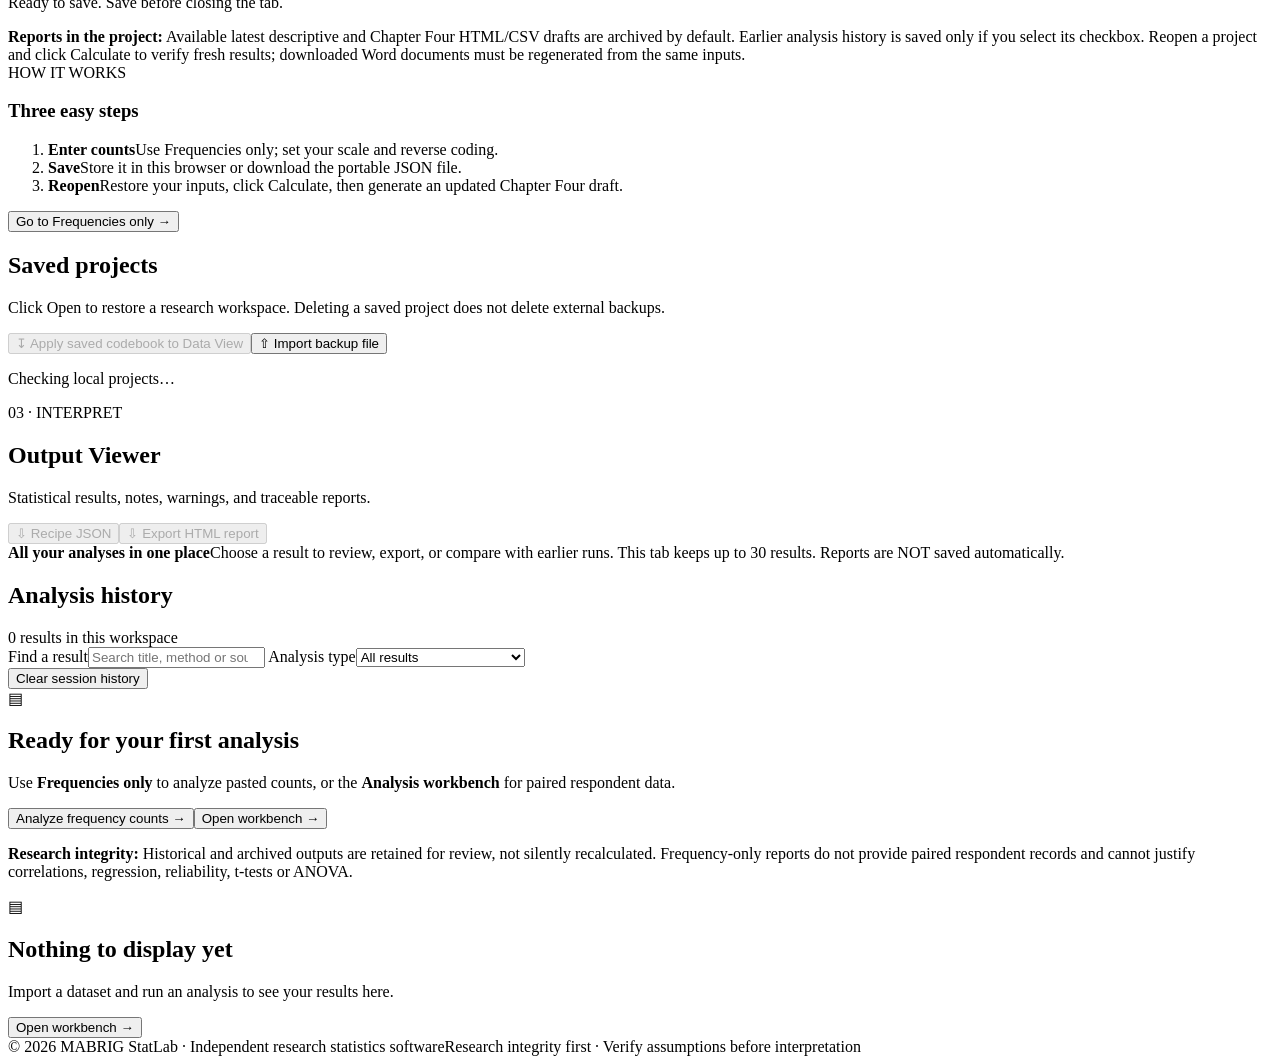
==== commit de0b668f: "feat: add local GARCH support in app/static/index.html" ====
--- a/app/static/index.html
+++ b/app/static/index.html
@@ -35,6 +35,7 @@
     <button data-mode="correlation" class="nav-item"><span class="nav-symbol">⌁</span> Correlations</button>
     <button data-mode="regression" class="nav-item"><span class="nav-symbol">↗</span> Linear regression</button>
     <button data-mode="arima" class="nav-item"><span class="nav-symbol">◷</span> ARIMA forecasting <span class="badge badge-muted">LOCAL</span></button>
+    <button data-mode="garch" class="nav-item"><span class="nav-symbol">∿</span> GARCH volatility <span class="badge badge-muted">LOCAL</span></button>
     <button data-mode="crosstab" class="nav-item"><span class="nav-symbol">▦</span> Crosstabs & χ²</button>
     <button data-mode="reliability" class="nav-item"><span class="nav-symbol">◇</span> Cronbach's alpha</button>
     <button data-mode="efa" class="nav-item"><span class="nav-symbol">◫</span> Exploratory factor analysis <span class="badge badge-muted">LOCAL</span></button>
